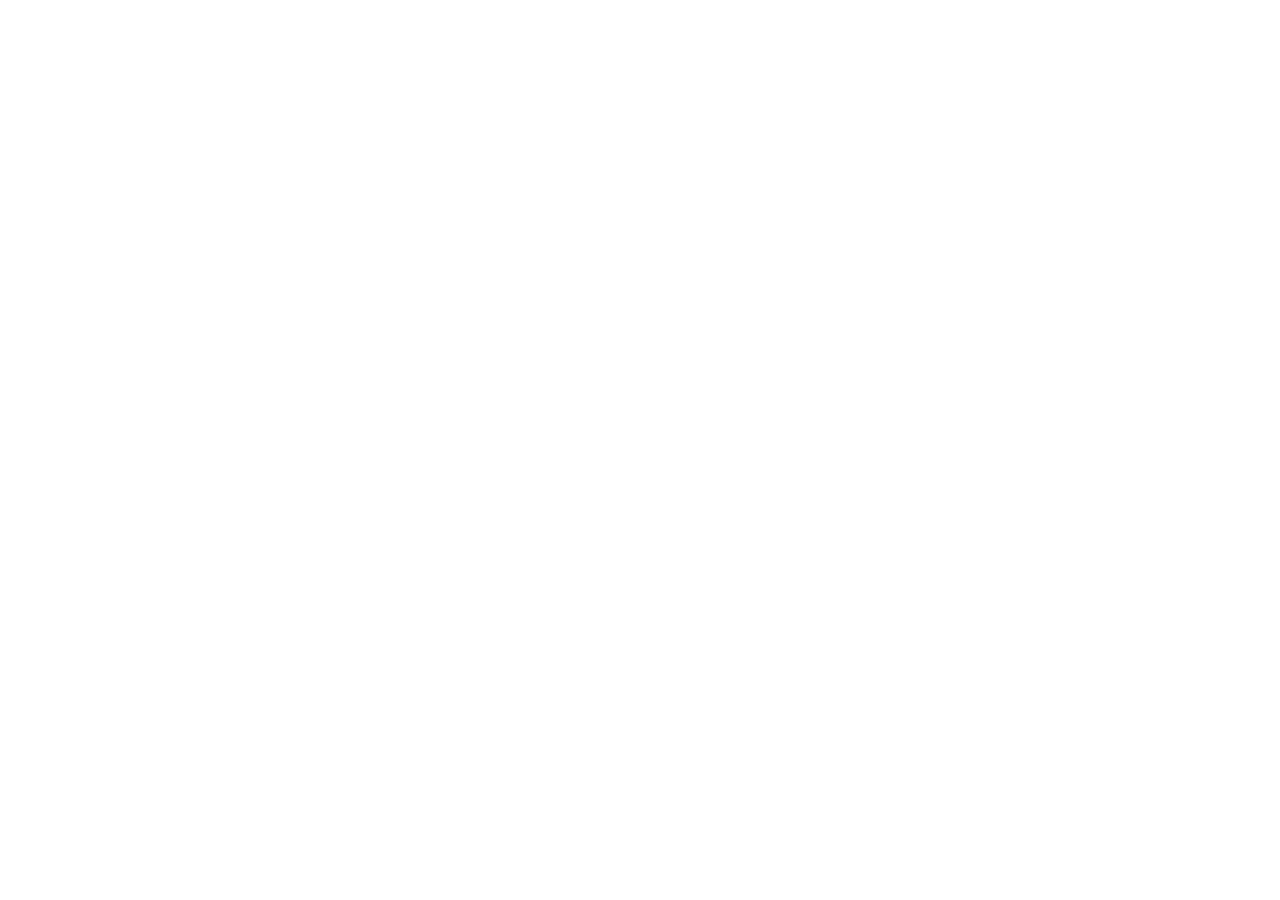
==== index.html @ a9048dab "20260520" ====
<!DOCTYPE html>
<html lang="en">
<head>
    <meta charset="UTF-8">
    <meta name="viewport" content="width=device-width, initial-scale=1.0">
    <title>Open Fashion</title>
</head>
<body>
    <div class="wrap">
        <header class="header">
            <h1 class="logo"></h1>
            <div class="menuContainer">
                <nav class="menuWrap"></nav>
            </div>
        </header>
        <main></main>
        <footer class="footer"></footer>
    </div>
</body>
</html>
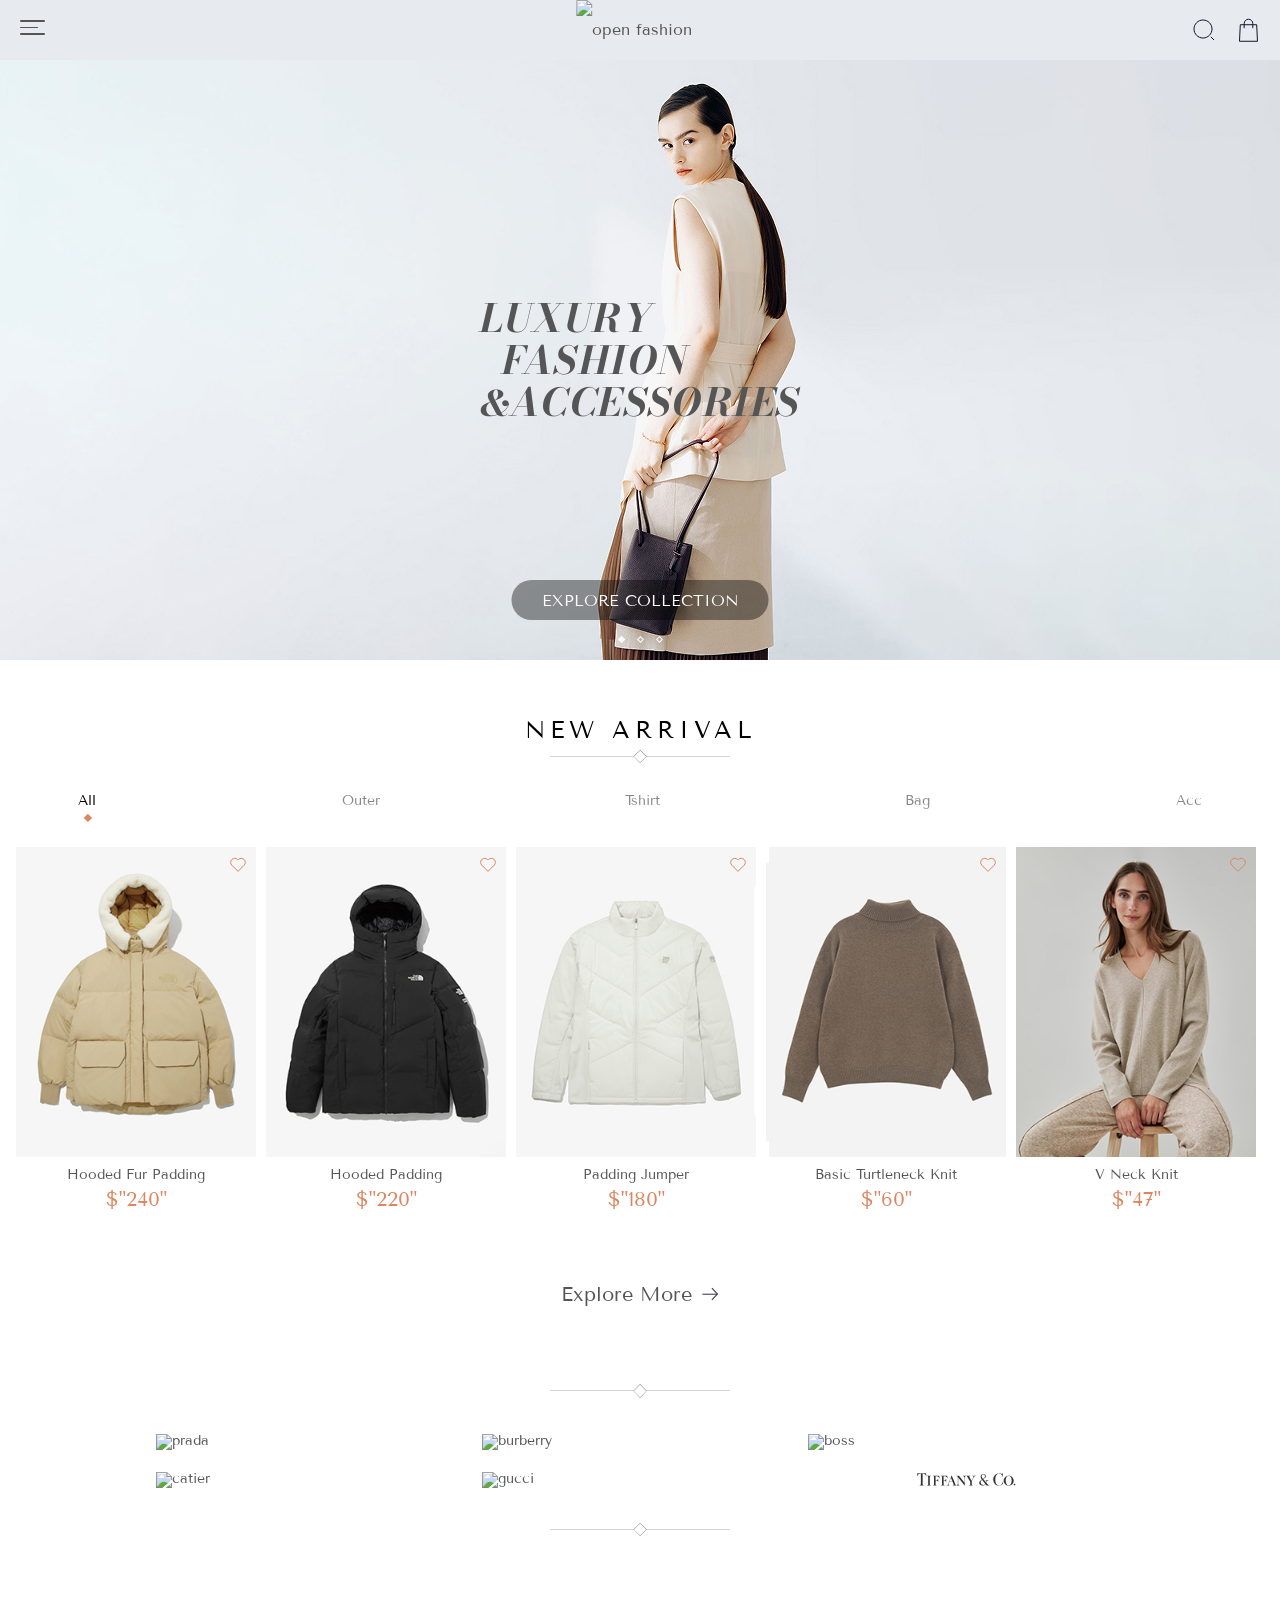
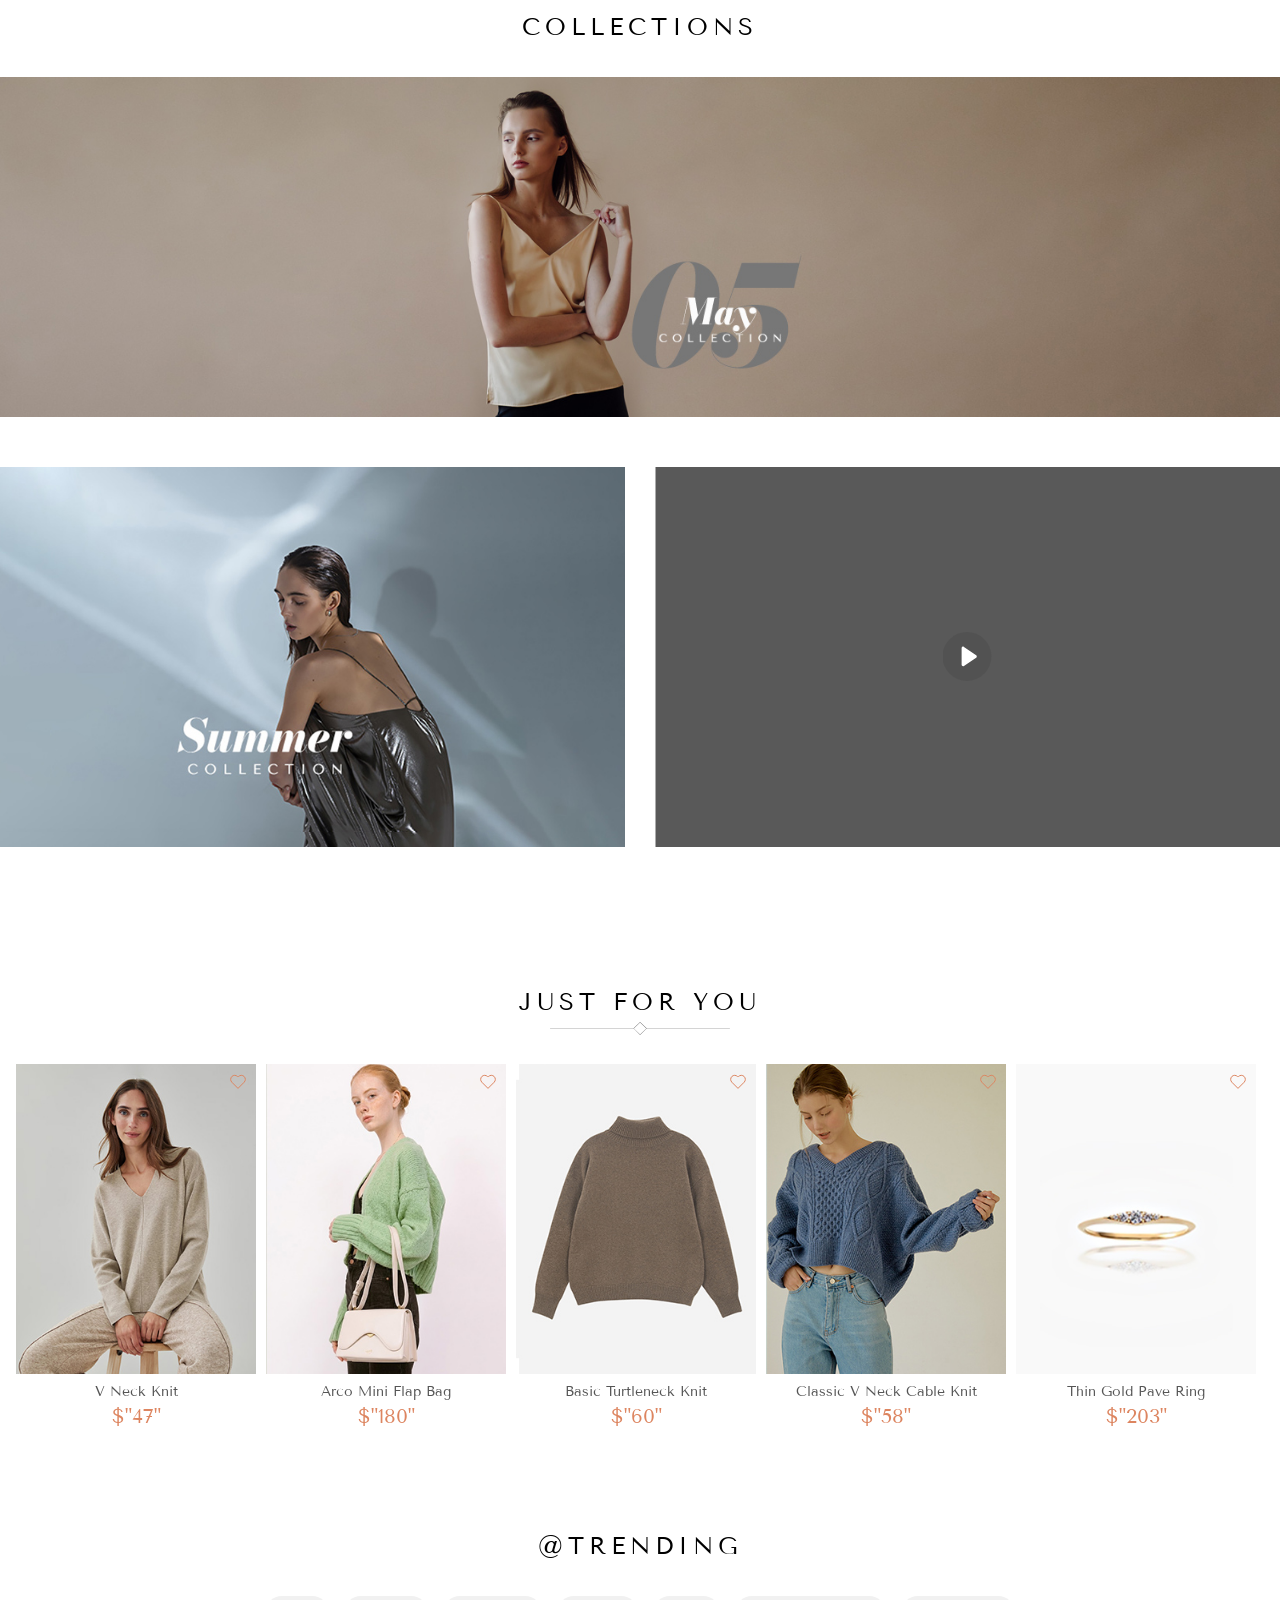
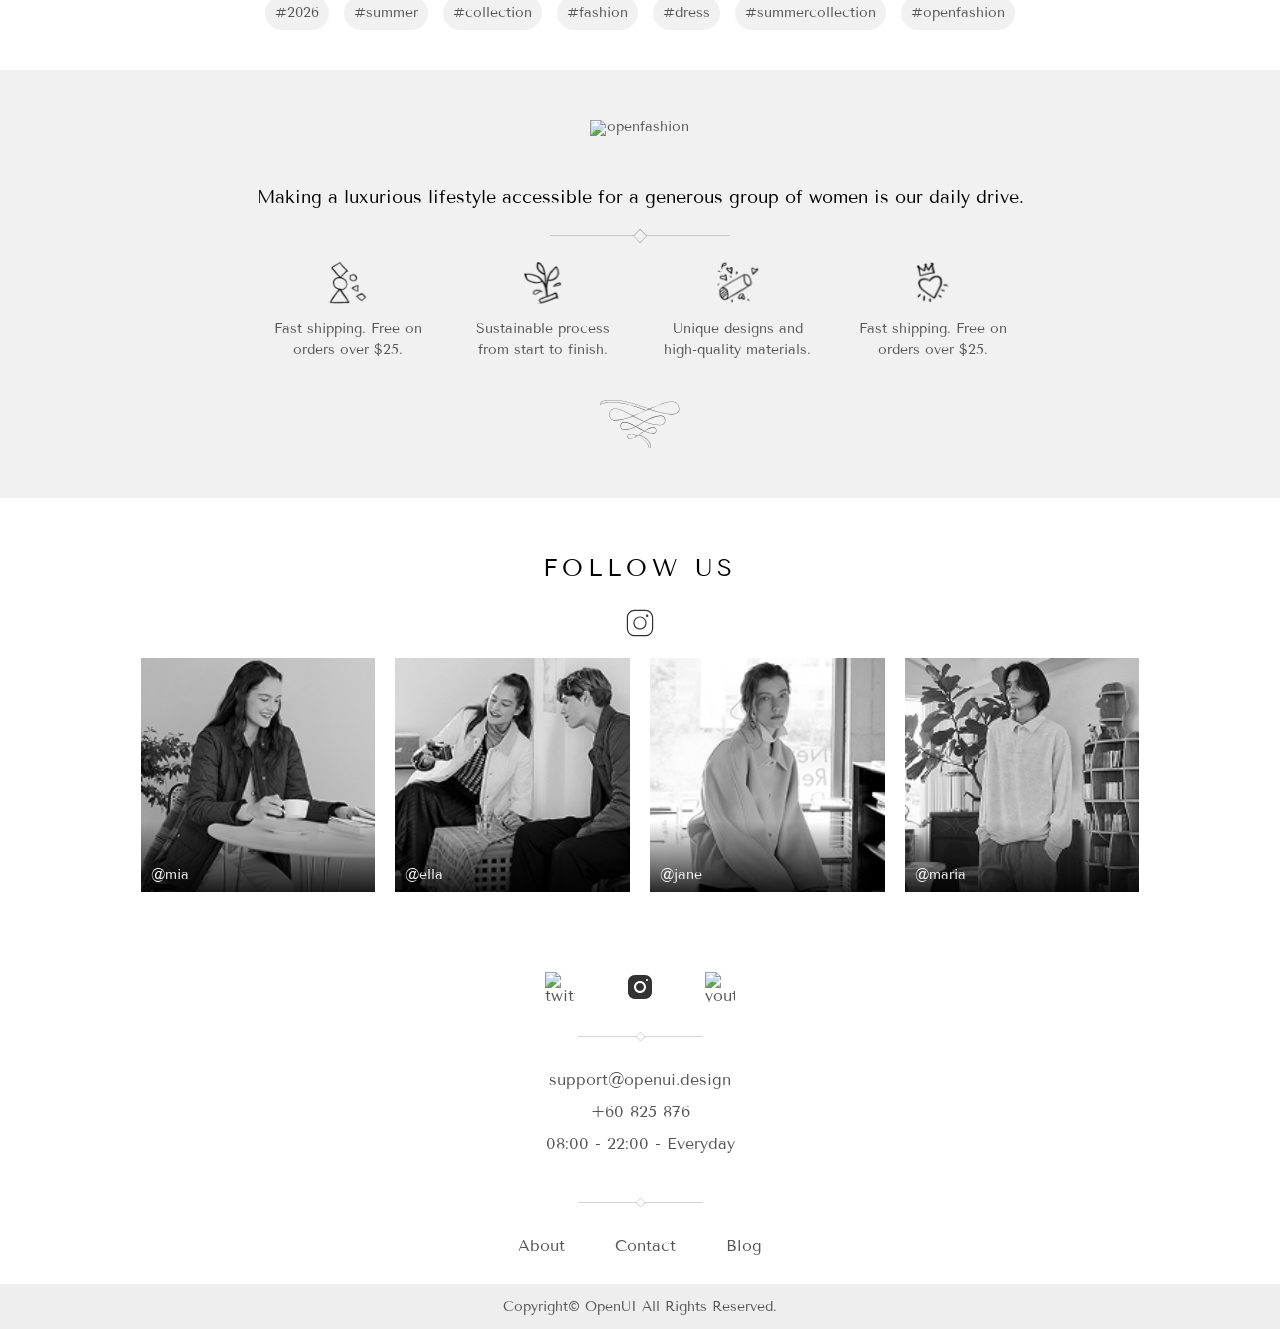
==== commit e07dae38: "20260520" ====
--- a/index.html
+++ b/index.html
@@ -1,20 +1,251 @@
-<!DOCTYPE html>
+<!doctype html>
 <html lang="en">
-<head>
-    <meta charset="UTF-8">
-    <meta name="viewport" content="width=device-width, initial-scale=1.0">
+  <head>
+    <meta charset="UTF-8" />
+    <meta name="viewport" content="width=device-width, initial-scale=1.0" />
     <title>Open Fashion</title>
-</head>
-<body>
+    <link rel="stylesheet" href="./css/reset.css" />
+    <link rel="stylesheet" href="./css/common.css" />
+    <link rel="stylesheet" href="./css/main.css" />
+    <link rel="stylesheet" href="./css/lib/tenorSans.css" />
+    <link rel="stylesheet" href="./css/lib/bodonimoda.css" />
+    <link rel="stylesheet" href="./css/lib/swiper-bundle.min.css" />
+    <script src="./js/lib/swiper-bundle.min.js"></script>
+  </head>
+  <body>
     <div class="wrap">
-        <header class="header">
-            <h1 class="logo"></h1>
-            <div class="menuContainer">
-                <nav class="menuWrap"></nav>
-            </div>
-        </header>
-        <main></main>
-        <footer class="footer"></footer>
+      <header class="headerContainer"></header>
+      <main id="main">
+        <figure class="mainVisual">
+          <div class="swiper">
+            <div class="swiper-wrapper">
+              <div class="visualWrap swiper-slide">
+                <img src="./images/main/main_visual1_web.jpg" alt="webVisual" />
+                <div class="textWrap">
+                  <div class="mainTit">
+                    <p>Luxury</p>
+                    <p>Fashion</p>
+                    <p><span>&</span>Accessories</p>
+                  </div>
+                  <button class="collectionBtn">Explore Collection</button>
+                </div>
+              </div>
+              <!-- swiper-wrapper END -->
+              <div class="visualWrap swiper-slide">
+                <img src="./images/main/main_visual2_web.jpg" alt="webVisual" />
+                <div class="textWrap">
+                  <div class="mainTit">
+                    <p>Luxury</p>
+                    <p>Fashion</p>
+                    <p><span>&</span>Accessories</p>
+                  </div>
+                  <button class="collectionBtn">Explore Collection</button>
+                </div>
+              </div>
+              <!-- swiper-wrapper END -->
+              <div class="visualWrap swiper-slide">
+                <img src="./images/main/main_visual3_web.jpg" alt="webVisual" />
+                <div class="textWrap light">
+                  <div class="mainTit">
+                    <p>Luxury</p>
+                    <p>Fashion</p>
+                    <p><span>&</span>Accessories</p>
+                  </div>
+                  <button class="collectionBtn">Explore Collection</button>
+                </div>
+              </div>
+              <!-- swiper-wrapper END -->
+            </div>
+            <div class="swiper-pagination"></div>
+          </div>
+        </figure>
+        <section class="section new">
+          <h3 class="sectionTit tit">
+            New Arrival
+            <span class="titIcon">
+              <img src="./images/icons/titUnder.svg" alt="tit under icon" />
+            </span>
+          </h3>
+          <div class="productContainer">
+            <ul class="tabMenuWrap">
+              <li class="tabMenu on" data-id="all">
+                <button class="tabMenuBtn">all</button>
+              </li>
+              <li class="tabMenu" data-id="outer">
+                <button class="tabMenuBtn">outer</button>
+              </li>
+              <li class="tabMenu" data-id="tshirt">
+                <button class="tabMenuBtn">tshirt</button>
+              </li>
+              <li class="tabMenu" data-id="bag">
+                <button class="tabMenuBtn">bag</button>
+              </li>
+              <li class="tabMenu" data-id="acc">
+                <button class="tabMenuBtn">acc</button>
+              </li>
+            </ul>
+            <div class="swiper">
+              <ul class="productWrap inital swiper-wrapper"></ul>
+            </div>
+            <a href="#" class="moreBtn"> Explore More </a>
+          </div>
+        </section>
+        <!-- section new END -->
+        <div class="brandContainer">
+          <span class="titIcon">
+            <img src="./images/icons/titUnder.svg" alt="tit under icon" />
+          </span>
+          <ul class="brandWrap">
+            <li><img src="./images/logo/prada.svg" alt="prada" /></li>
+            <li><img src="./images/logo/burberry.svg" alt="burberry" /></li>
+            <li><img src="./images/logo/boss.svg" alt="boss" /></li>
+            <li><img src="./images/logo/catier.svg" alt="catier" /></li>
+            <li><img src="./images/logo/gucci.svg" alt="gucci" /></li>
+            <li><img src="./images/logo/tiffanyCo.svg" alt="tiffanyCo" /></li>
+          </ul>
+          <span class="titIcon">
+            <img src="./images/icons/titUnder.svg" alt="tit under icon" />
+          </span>
+        </div>
+        <!-- brandContainer END -->
+        <section class="section collection">
+          <h3 class="sectionTit tit">Collections</h3>
+          <div class="imgWrap">
+            <div class="imgCont">
+              <img src="./images/main/main3.jpg" alt="may collection" />
+            </div>
+            <div class="imgCont">
+              <img src="./images/main/main11.jpg" alt="summer collection" />
+            </div>
+            <div class="imgCont videoCont">
+              <video src="./images/main/collection.mp4" muted></video>
+              <button class="playBtn show">
+                <img src="./images/icons/play.svg" alt="playBtn" />
+              </button>
+            </div>
+          </div>
+        </section>
+        <!-- section collection END -->
+        <section class="section foryou">
+          <h3 class="sectionTit tit">
+            Just for You
+            <span class="titIcon">
+              <img src="./images/icons/titUnder.svg" alt="tit under icon" />
+            </span>
+          </h3>
+          <div class="swiper">
+            <ul class="productWrap swiper-wrapper"></ul>
+          </div>
+        </section>
+        <!-- section foryou END -->
+        <section class="section trending">
+          <h3 class="sectionTit tit">@Trending</h3>
+          <ul class="trendWrap">
+            <li class="trendCont">#2026</li>
+            <li class="trendCont">#summer</li>
+            <li class="trendCont">#collection</li>
+            <li class="trendCont">#fashion</li>
+            <li class="trendCont">#dress</li>
+            <li class="trendCont">#summercollection</li>
+            <li class="trendCont">#openfashion</li>
+          </ul>
+        </section>
+        <!-- section trending END -->
+        <section class="section explan">
+          <h3 class="logo">
+            <img src="./images/logo/logo.svg" alt="openfashion" />
+          </h3>
+          <div class="subTit2">
+            Making a luxurious lifestyle accessible for a generous group of
+            women is our daily drive.
+            <span class="titIcon">
+              <img src="./images/icons/titUnder.svg" alt="tit under icon" />
+            </span>
+          </div>
+          <ul class="explanWrap">
+            <li class="explanCont">
+              <img src="./images/icons/sticker1.svg" alt="sticker1" />
+              <p>Fast shipping. Free on orders over $25.</p>
+            </li>
+            <li class="explanCont">
+              <img src="./images/icons/sticker2.svg" alt="sticker2" />
+              <p>Sustainable process from start to finish.</p>
+            </li>
+            <li class="explanCont">
+              <img src="./images/icons/sticker3.svg" alt="sticker3" />
+              <p>Unique designs and high-quality materials.</p>
+            </li>
+            <li class="explanCont">
+              <img src="./images/icons/sticker4.svg" alt="sticker4" />
+              <p>Fast shipping. Free on orders over $25.</p>
+            </li>
+          </ul>
+          <span class="sectionSticker">
+            <img src="./images/icons/sticker5.svg" alt="sticker5" />
+          </span>
+        </section>
+        <section class="section people">
+          <h3 class="sectionTit tit">Follow Us</h3>
+          <span class="sectionSticker">
+            <img src="./images/icons/instagram_white.svg" alt="instagram" />
+          </span>
+          <ul class="peopleWrap">
+            <li class="peopleCont">
+              <a href="javascript:;">
+                <img src="./images/main/people1.png" alt="mia" />
+                <p class="snsLink">@mia</p>
+              </a>
+            </li>
+            <li class="peopleCont">
+              <a href="javascript:;">
+                <img src="./images/main/people2.png" alt="jihyn" />
+                <p class="snsLink">@ella</p>
+              </a>
+            </li>
+            <li class="peopleCont">
+              <a href="javascript:;">
+                <img src="./images/main/people3.png" alt="joo" />
+                <p class="snsLink">@jane</p>
+              </a>
+            </li>
+            <li class="peopleCont">
+              <a href="javascript:;">
+                <img src="./images/main/people4.png" alt="seo" />
+                <p class="snsLink">@maria</p>
+              </a>
+            </li>
+          </ul>
+        </section>
+        <!-- section explan END -->
+      </main>
+      <footer id="footer"></footer>
     </div>
-</body>
-</html>+    <!-- swiper -->
+    <script type="module" src="./js/include.js"></script>
+    <script type="module" src="./js/data/renderData.js"></script>
+    <script type="module" src="./js/main.js"></script>
+    <script src="./js/common.js"></script>
+    <script src="./js/cart.js"></script>
+    <script>
+      const mainVisualSwiper = new Swiper(".mainVisual .swiper", {
+        direction: "horizontal",
+        slidesPerView: 1,
+        pagination: {
+          el: ".swiper-pagination",
+        },
+      });
+
+      const foryouSwiper = new Swiper(".section.foryou .swiper", {
+        direction: "horizontal",
+        slidesPerView: 2.2,
+        spaceBetween: 10,
+        freeMode: true,
+        breakpoints: {
+          768: {
+            slidesPerView: "auto",
+          },
+        },
+      });
+    </script>
+  </body>
+</html>
--- a/css/common.css
+++ b/css/common.css
@@ -0,0 +1,541 @@
+@charset "utf-8";
+
+/* 공통 요소 */
+:root {
+  --black: #000000;
+  --gray1: #333333;
+  --gray2: #555555;
+  --gray3: #888888;
+  --gray4: #727272;
+  --beige1: #e0cfba;
+  --beige2: #d9dbe9;
+  --white1: #f8f0e7;
+  --white2: #d9dbe9;
+  --white3: #fcfcfc;
+  --orange1: #a8715a;
+  --orange2: #dd8560;
+
+  --tit: clamp(20px, 3vw, 24px);
+  --subTit1: clamp(18px, 3vw, 20px);
+  --subTit2: clamp(16px, 3vw, 18px);
+  --lhTit: 40px;
+  --lhSubTit1: 24px;
+  --lhSubTit2: 20px;
+
+  --fsL: clamp(16px, 3vw, 20px);
+  --fsM: clamp(14px, 3vw, 18px);
+  --fsS: clamp(12px, 3vw, 14px);
+
+  --lh: 24px;
+  --lhS: 18px;
+}
+.tit {
+  font-size: var(--tit);
+  color: var(--black);
+  line-height: var(--lhTit);
+}
+.subTit1 {
+  font-size: var(--subTit1);
+  color: var(--black);
+  line-height: var(--lhSubTit1);
+}
+.subTit2 {
+  font-size: var(--subTit2);
+  color: var(--black);
+  line-height: var(--lhSubTit2);
+}
+
+.blackBtn {
+}
+.whiteBtn {
+}
+.listBtn {
+  display: flex;
+  align-items: center;
+  justify-content: center;
+  width: 36px;
+  height: 36px;
+  margin-left: auto;
+  margin-bottom: 18px;
+  border-radius: 50%;
+  background: #f9f9f9;
+}
+
+/* pagination */
+#main .swiper-pagination {
+  bottom: 15px;
+}
+#main .swiper-pagination-bullet {
+  width: 5px;
+  height: 5px;
+  border-radius: 0;
+  transform: rotate(45deg);
+  border: 1px solid var(--white3);
+  background: none;
+  margin: 0 7px;
+  opacity: 1;
+}
+#main .swiper-pagination-bullet-active {
+  background: var(--white3);
+}
+
+/* header */
+.headerContainer {
+  position: fixed;
+  left: 0;
+  top: 0;
+  width: 100%;
+  height: 60px;
+  line-height: 60px;
+  background: #e7eaef;
+  z-index: 999;
+}
+.headerContainer.white {
+  background: #fff;
+}
+.headerWrap {
+  height: 100%;
+  display: flex;
+  align-items: center;
+  justify-content: space-between;
+  padding: 0 20px;
+}
+.headerWrap .logo {
+  position: absolute;
+  left: 50%;
+  transform: translateX(-55%);
+}
+.headerWrap .headerOption {
+  display: flex;
+  align-items: center;
+  gap: 20px;
+}
+.headerWrap .menuBtn span {
+  display: block;
+  width: 25px;
+  height: 1.5px;
+  background: var(--gray2);
+  margin-bottom: 5px;
+  border-radius: 10px;
+  transition: 300ms;
+}
+.headerWrap .menuBtn span:nth-of-type(2) {
+  width: 18px;
+}
+.headerWrap .menuBtn.active span:first-of-type {
+  transform: rotate(45deg) translateY(5px) translateX(1px);
+}
+.headerWrap .menuBtn.active span:nth-of-type(2) {
+  display: none;
+}
+.headerWrap .menuBtn.active span:last-of-type {
+  transform: rotate(-45deg) translateY(-4px) translateX(0);
+}
+/* main 공통 */
+.sectionTit,
+.sectionMainTit {
+  text-transform: uppercase;
+  letter-spacing: 5px;
+}
+.sectionTit {
+  text-align: center;
+}
+.sectionMainTit {
+  padding-top: 40px;
+}
+.titIcon {
+  display: block;
+  width: 35%;
+  max-width: 180px;
+  margin: 0 auto;
+}
+.titIcon > img {
+  width: 100%;
+}
+.productCont {
+  position: relative;
+  max-width: 240px;
+}
+.productCont .imgWrap {
+  position: relative;
+  width: 100%;
+  height: 240px;
+}
+.productCont .imgWrap > img {
+  position: absolute;
+  top: 0;
+  left: 50%;
+  transform: translateX(-50%);
+  width: 100%;
+  height: 100%;
+  object-fit: cover;
+}
+.productCont .addCartBtn {
+  position: absolute;
+  top: 0;
+  right: 0;
+  z-index: 10;
+  padding: 10px;
+  /* background: red; */
+}
+.productCont .productInfoWrap {
+  margin-top: 10px;
+}
+.productInfoWrap .brand {
+  font-size: var(--fsS);
+  margin-bottom: 6px;
+  color: var(--black);
+}
+.productInfoWrap .name {
+  font-size: var(--fsS);
+  line-height: 1.1;
+}
+.productInfoWrap .price {
+  margin-top: 6px;
+  font-size: var(--fsL);
+  color: var(--orange2);
+}
+/* tab menu */
+.tabMenuWrap {
+  display: flex;
+  align-items: center;
+  justify-content: space-between;
+  width: 90%;
+  margin: 0 auto;
+  padding: 28px 0 38px 0;
+}
+.tabMenuWrap .tabMenu {
+  position: relative;
+}
+.tabMenuWrap .tabMenu > button {
+  font-size: var(--fsS);
+  text-transform: capitalize;
+  color: var(--gray3);
+  transition: 300ms;
+}
+.tabMenuWrap .tabMenu:hover > button {
+  color: var(--black);
+}
+.tabMenuWrap .tabMenu.on > button {
+  color: var(--black);
+}
+.tabMenuWrap .tabMenu.on:after {
+  content: "";
+  position: absolute;
+  bottom: -14px;
+  left: 50%;
+  display: block;
+  width: 6px;
+  height: 6px;
+  background: var(--orange2);
+  transform: rotate(45deg) translateX(-50%);
+}
+/* sns */
+.snsWrap {
+  display: flex;
+  align-items: center;
+  justify-content: center;
+  gap: 50px;
+}
+.snsCont {
+  width: 30px;
+  height: 30px;
+}
+.snsCont > a {
+  width: 100%;
+  height: 100%;
+}
+.snsCont > a > img {
+  height: 100%;
+}
+
+/* underline */
+.underLine {
+  display: block;
+  padding: 30px 0;
+}
+.underLine > img {
+  margin: 0 auto;
+}
+
+/* main menu */
+body.noScroll {
+  overflow-y: hidden;
+}
+.menuContainer {
+  display: none;
+  position: fixed;
+  top: 60px;
+  left: 0;
+  width: 100vw;
+  height: 100vh;
+  background: var(--white3);
+  z-index: 99;
+}
+.menuContainer.show {
+  display: block;
+}
+.menuContainer .dim.show {
+  display: block;
+}
+.menuContainer .tabMenuWrap {
+  justify-content: space-around;
+  width: 100%;
+  margin: 0;
+  padding-bottom: 0;
+  text-transform: uppercase;
+  border-bottom: 1px solid #ddd;
+}
+.menuContainer .tabMenuWrap .tabMenu {
+  padding-bottom: 18px;
+  width: 100%;
+}
+.menuContainer .tabMenuWrap .tabMenu > button {
+  margin: 0 auto;
+}
+.menuContainer .tabMenuWrap .tabMenu.on:before {
+  content: "";
+  position: absolute;
+  left: 0;
+  bottom: -1px;
+  width: 100%;
+  height: 1px;
+  background: var(--orange2);
+}
+.menuContainer .tabMenuWrap .tabMenu.on:after {
+  bottom: -6px;
+}
+.menuContainer .menuContWrap {
+  padding: 18px 16px;
+}
+.menuContainer .menuWrap {
+  border-bottom: 1px solid #ddd;
+}
+.menuContainer .menuCont,
+.menuContainer .menuCont .subMenuOpenBtn {
+  width: 100%;
+  font-size: var(--fsS);
+  text-transform: capitalize;
+  line-height: 1;
+  cursor: pointer;
+}
+.menuContainer .menuCont.hasSub {
+  padding: 20px 0;
+}
+.menuContainer .menuCont > a {
+  display: block;
+  width: 100%;
+  padding: 20px 0;
+}
+.menuContainer .menuCont:hover {
+  text-decoration: underline;
+}
+.menuContainer .menuCont.hasSub:hover {
+  text-decoration: none;
+}
+.menuContainer .menuCont .subMenuOpenBtn {
+  position: relative;
+  text-align: left;
+}
+.menuContainer .menuCont .subMenuOpenBtn:after {
+  content: "";
+  position: absolute;
+  top: 0;
+  right: 0;
+  display: block;
+  width: 15px;
+  height: 15px;
+  transition: 300ms;
+  background: url("../images/icons/down.png") no-repeat center / contain;
+}
+.menuContainer .menuCont.hasSub.active .subMenuOpenBtn:after {
+  transform: rotate(-180deg);
+}
+.menuContainer .menuCont .subMenuWrap {
+  display: none;
+  padding-left: 16px;
+  transition: 300ms;
+}
+.menuContainer .menuCont .subMenuWrap.show {
+  display: block;
+}
+.menuContainer .menuCont .subMenuCont {
+  width: 100%;
+}
+.menuContainer .menuCont .subMenuCont:first-of-type {
+  margin-top: 12px;
+}
+.menuContainer .menuCont .subMenuCont:hover {
+  text-decoration: underline;
+}
+.menuContainer .menuCont .subMenuCont > a {
+  display: block;
+  width: 100%;
+  padding: 12px 0;
+}
+.menuContainer .contatcCont {
+  display: flex;
+  align-items: center;
+  gap: 12px;
+}
+.menuContainer .contatcCont {
+  font-size: var(--fsS);
+}
+.menuContainer .contatcCont > img {
+  height: 20px;
+}
+.menuContainer .snsCont {
+  width: 25px;
+  height: 25px;
+}
+
+/* productList */
+.productListContainer {
+  margin: 0 auto;
+  padding: 0 16px 60px;
+}
+.productFilterHead {
+  display: flex;
+  align-items: center;
+}
+.productFilterHead .totalNum {
+  margin-right: auto;
+}
+.productListContainer .productInfoWrap .price {
+  margin-top: 10px;
+}
+.productListContainer .productsContainer {
+  max-width: 450px;
+  margin: 0 auto;
+}
+.productsWrap {
+  width: 100%;
+  max-width: 495px;
+  display: flex;
+  align-items: flex-start;
+  flex-wrap: wrap;
+  gap: 25px 15px;
+  margin: 0 auto;
+  margin-top: 20px;
+}
+.productsWrap .productCont {
+  width: calc((100% - 15px) / 2);
+}
+
+/* listbtn */
+.listBtn .gallery {
+  display: none;
+}
+.listBtn.gallery .list {
+  display: none;
+}
+.listBtn.gallery .gallery {
+  display: block;
+}
+
+/* footer */
+.footerCont {
+  padding: 30px 0;
+  text-align: center;
+}
+.footerCont .addressWrap {
+  text-align: center;
+}
+.footerCont .addressWrap > * {
+  display: block;
+  width: fit-content;
+  margin: 0 auto;
+  padding-bottom: 16px;
+}
+.footerCont .addressWrap > a:hover {
+  text-decoration: underline;
+}
+.footerCont .footerMenuWrap {
+  display: flex;
+  align-items: center;
+  justify-content: center;
+  gap: 50px;
+}
+.footerCont .footerMenu {
+  text-transform: capitalize;
+}
+.copyright {
+  width: 100%;
+  height: 45px;
+  font-size: var(--fsS);
+  line-height: 45px;
+  text-align: center;
+  color: var(--gray2);
+  background: #eee;
+}
+/* 반응형 이미지 사이즈 */
+@media screen and (max-width: 399px) {
+  .productCont .imgWrap {
+    height: 190px;
+  }
+  .productListContainer .productsWrap .productCont .imgWrap,
+  .recommendProducts .productsWrap .productCont .imgWrap {
+    height: 210px;
+  }
+}
+@media screen and (min-width: 469px) {
+  .productCont .imgWrap {
+    height: 280px;
+  }
+}
+/* 반응형 - tablet */
+@media screen and (min-width: 659px) {
+  .productsWrap {
+    max-width: none;
+  }
+  .productListContainer .productsContainer,
+  .recommendProducts {
+    max-width: 750px;
+    margin: 0 auto;
+  }
+  .productListContainer .productsWrap .productCont,
+  .recommendProducts .productsWrap .productCont {
+    width: calc((100% - 30px) / 3);
+  }
+}
+@media screen and (min-width: 768px) {
+  .productListContainer .productsWrap .productCont .imgWrap,
+  .recommendProducts .productsWrap .productCont .imgWrap {
+    height: 310px;
+  }
+}
+/* 반응형 - web */
+@media screen and (min-width: 1023px) {
+  .menuContainer {
+    max-width: 350px;
+  }
+  .dim {
+    display: none;
+    position: fixed;
+    top: 60px;
+    left: 0;
+    width: 100vw;
+    height: 100vh;
+    background: rgba(0, 0, 0, 0.5);
+    z-index: 1;
+  }
+  .dim.show {
+    display: block;
+  }
+  .productCont .imgWrap {
+    height: 310px;
+  }
+  .productListContainer {
+    max-width: 1040px;
+    margin: 0 auto;
+  }
+  .productListContainer .productsContainer,
+  .recommendProducts {
+    max-width: 1200px;
+    margin: 0 auto;
+  }
+  .productListContainer .productsWrap .productCont,
+  .recommendProducts .productsWrap .productCont {
+    width: calc((100% - 45px) / 4);
+  }
+}
--- a/css/main.css
+++ b/css/main.css
@@ -0,0 +1,361 @@
+@charset "utf-8";
+
+/* main */
+main {
+  width: 100%;
+  margin-top: 60px;
+}
+.mainVisual {
+  width: 100%;
+  height: 600px;
+  overflow: hidden;
+}
+.mainVisual .visualWrap {
+  position: relative;
+  width: 100%;
+  height: 600px;
+  aspect-ratio: 16 / 9;
+  overflow: hidden;
+}
+.mainVisual .visualWrap > img {
+  position: absolute;
+  bottom: 0;
+  left: 50%;
+  transform: translateX(-50%);
+  width: 100%;
+  height: 100%;
+  object-fit: cover;
+}
+.mainVisual .textWrap {
+  position: relative;
+  width: 100%;
+  height: 100%;
+  z-index: 10;
+}
+.mainVisual .mainTit {
+  position: absolute;
+  top: 50%;
+  left: 50%;
+  transform: translate(-50%, -50%);
+}
+.mainVisual .mainTit > p {
+  font-family: "bodoni";
+  font-size: clamp(38px, 3vw, 50px);
+  text-transform: uppercase;
+  letter-spacing: 1.4px;
+  line-height: 1.1;
+}
+.mainVisual .mainTit > p > span {
+  font-size: 35px;
+}
+.mainVisual .mainTit > p:nth-of-type(2) {
+  padding-left: 22px;
+}
+.mainVisual .collectionBtn {
+  position: absolute;
+  left: 50%;
+  bottom: 40px;
+  transform: translateX(-50%);
+  height: 40px;
+  white-space: nowrap;
+  padding: 0 30px;
+  background: rgba(0, 0, 0, 0.4);
+  border-radius: 30px;
+  font-size: 16px;
+  text-transform: uppercase;
+  color: var(--white3);
+  transition: 300ms;
+}
+.mainVisual .collectionBtn:hover {
+  background: rgba(255, 255, 255, 0.4);
+  color: var(--black);
+}
+.mainVisual .textWrap.light .mainTit > p,
+.mainVisual .textWrap.light .mainTit > p > span {
+  color: var(--white3);
+}
+.mainVisual .textWrap.light .collectionBtn {
+  background: rgba(255, 255, 255, 0.4);
+}
+.mainVisual .textWrap.light .collectionBtn:hover {
+  background: rgba(0, 0, 0, 0.4);
+  color: var(--white3);
+}
+
+/* main section */
+#main .section {
+  width: 100%;
+  padding: 0 16px;
+  text-align: center;
+}
+.section.new {
+  margin: 50px 0 80px;
+}
+
+.section .productContainer .moreBtn {
+  display: flex;
+  align-items: center;
+  justify-content: center;
+  gap: 8px;
+  margin-top: 60px;
+  font-size: var(--fsL);
+}
+.section .productContainer .moreBtn:hover {
+  color: var(--black);
+}
+.section .productContainer .moreBtn:after {
+  content: "";
+  display: inline-block;
+  width: 20px;
+  height: 20px;
+  background: url("../images/icons/arrow.svg") no-repeat center / contain;
+  opacity: 0.8;
+}
+.section .productContainer .moreBtn:hover:after {
+  opacity: 1;
+}
+.brandContainer .titIcon > img {
+  margin: 0 auto;
+}
+.brandWrap {
+  display: grid;
+  grid-template-columns: repeat(3, 1fr);
+  align-items: center;
+  grid-gap: 22px 10px;
+  max-width: 1000px;
+  margin: 0 auto;
+  padding: 35px 16px;
+}
+.brandWrap li > img {
+  margin: 0 auto;
+}
+
+#main .section.collection {
+  margin-top: 70px;
+  padding: 0;
+}
+.collection .imgCont {
+  position: relative;
+  width: 100%;
+  overflow: hidden;
+}
+.collection .imgCont > img {
+  width: 100%;
+}
+.collection .imgCont:first-of-type {
+  margin-top: 30px;
+  height: 300px;
+}
+.collection .imgCont:first-of-type > img {
+  position: absolute;
+  left: 50%;
+  transform: translateX(-50%);
+  width: auto;
+  height: 100%;
+}
+.collection .imgCont:nth-of-type(2) {
+  position: relative;
+  width: 80%;
+  height: 360px;
+  overflow: hidden;
+  margin: 50px auto;
+}
+.collection .imgCont:nth-of-type(2) > img {
+  position: absolute;
+  bottom: 0;
+  left: 50%;
+  transform: translateX(-50%);
+  width: auto;
+  height: 100%;
+}
+.collection .videoCont {
+  position: relative;
+  overflow: hidden;
+}
+.collection .videoCont > video {
+  display: block;
+  width: 100%;
+  height: 100%;
+  object-fit: cover;
+}
+.collection .videoCont .playBtn {
+  display: none;
+  position: absolute;
+  left: 50%;
+  top: 50%;
+  transform: translate(-50%, -50%);
+  width: 100%;
+  height: 100%;
+  background: rgba(0, 0, 0, 0.65);
+}
+.collection .videoCont .playBtn.show {
+  display: block;
+}
+.collection .videoCont .playBtn > img {
+  margin: 0 auto;
+  width: 50px;
+  height: 50px;
+}
+
+.section.foryou {
+  margin: 85px 0;
+}
+.foryou .swiper {
+  margin-top: 28px;
+}
+
+.section.trending {
+  margin-bottom: 40px;
+}
+.trending .trendWrap {
+  margin-top: 30px;
+  display: flex;
+  flex-wrap: wrap;
+  justify-content: center;
+  gap: 15px;
+}
+.trending .trendWrap .trendCont {
+  padding: 10px;
+  border-radius: 50px;
+  background: #f1f1f1;
+  text-align: left;
+}
+
+#main .section.explan {
+  padding: 50px 16px;
+  background: #f1f1f1;
+}
+.explan .logo {
+  width: 100px;
+  height: 40px;
+  margin: 0 auto;
+}
+.explan .logo > img {
+  width: 100%;
+}
+.explan .subTit2 {
+  margin-top: 24px;
+  line-height: 1.5;
+}
+.explan .subTit2 > .titIcon {
+  margin-top: 18px;
+}
+.explan .explanWrap {
+  display: flex;
+  flex-wrap: wrap;
+  align-items: center;
+  justify-content: center;
+  gap: 30px;
+  margin-top: 18px;
+}
+.explan .explanCont {
+  width: 165px;
+}
+.explan .explanCont > img {
+  width: 60px;
+  margin: 0 auto;
+}
+.explan .explanCont > p {
+  width: 100%;
+  margin-top: 14px;
+  line-height: 1.5;
+}
+.explan .sectionSticker {
+  display: block;
+  width: 80px;
+  margin: 0 auto;
+  margin-top: 40px;
+}
+.explan .sectionSticker > img {
+  width: 100%;
+}
+
+#main .section.people {
+  padding: 50px 16px;
+}
+.people .sectionSticker {
+  display: block;
+  width: 30px;
+  padding: 20px 0;
+  margin: 0 auto;
+}
+.people .sectionSticker > img {
+  width: 100%;
+}
+.people .peopleWrap {
+  display: flex;
+  flex-wrap: wrap;
+  align-items: center;
+  justify-content: center;
+  gap: 20px;
+}
+.people .peopleCont {
+  position: relative;
+  width: calc(50% - 10px);
+}
+.people .peopleCont a {
+  width: 100%;
+  height: 100%;
+}
+.people .peopleCont:after {
+  position: absolute;
+  inset: 0;
+  content: "";
+  background: linear-gradient(
+    to bottom,
+    transparent 70%,
+    rgba(0, 0, 0, 0.85) 100%
+  );
+  pointer-events: none;
+}
+.people .peopleCont a img {
+  width: 100%;
+}
+.people .peopleCont .snsLink {
+  position: absolute;
+  bottom: 10px;
+  left: 10px;
+  color: var(--white3);
+  z-index: 1;
+}
+/* 작은 타블렛 & 웹 */
+@media screen and (min-width: 699px) {
+  .collection .imgWrap {
+    display: flex;
+    flex-wrap: wrap;
+    align-items: center;
+    gap: 0 30px;
+  }
+  .collection .imgCont:first-of-type {
+    height: 340px;
+  }
+  .collection .imgCont:nth-of-type(2),
+  .collection .videoCont {
+    width: calc(50% - 15px);
+    height: 380px;
+    overflow: hidden;
+  }
+  .collection .videoCont > video {
+    position: absolute;
+    left: 50%;
+    transform: translateX(-50%);
+  }
+  .people .peopleWrap {
+    justify-content: flex-start;
+  }
+  .people .peopleCont {
+    width: calc((100% / 4) - 15px);
+  }
+}
+/* 웹 */
+@media screen and (min-width: 1023px) {
+  #main .section {
+    max-width: 1400px;
+    margin-left: auto;
+    margin-right: auto;
+  }
+  .people .peopleWrap {
+    width: 80%;
+    margin: 0 auto;
+  }
+}
--- a/css/lib/tenorSans.css
+++ b/css/lib/tenorSans.css
@@ -0,0 +1,6 @@
+@font-face {
+    font-family: 'tenorSans';
+    font-weight: normal;
+    src: local('TenorSans-Regular'),
+    url('../../fonts/TenorSans-Regular.ttf') format('truetype');
+}
--- a/css/lib/bodonimoda.css
+++ b/css/lib/bodonimoda.css
@@ -0,0 +1,7 @@
+@font-face {
+  font-family: "bodoni";
+  font-weight: bold;
+  src:
+    local("BodoniModa_18pt-BoldItalic"),
+    url("../../fonts/BodoniModa_18pt-BoldItalic.ttf") format("truetype");
+}
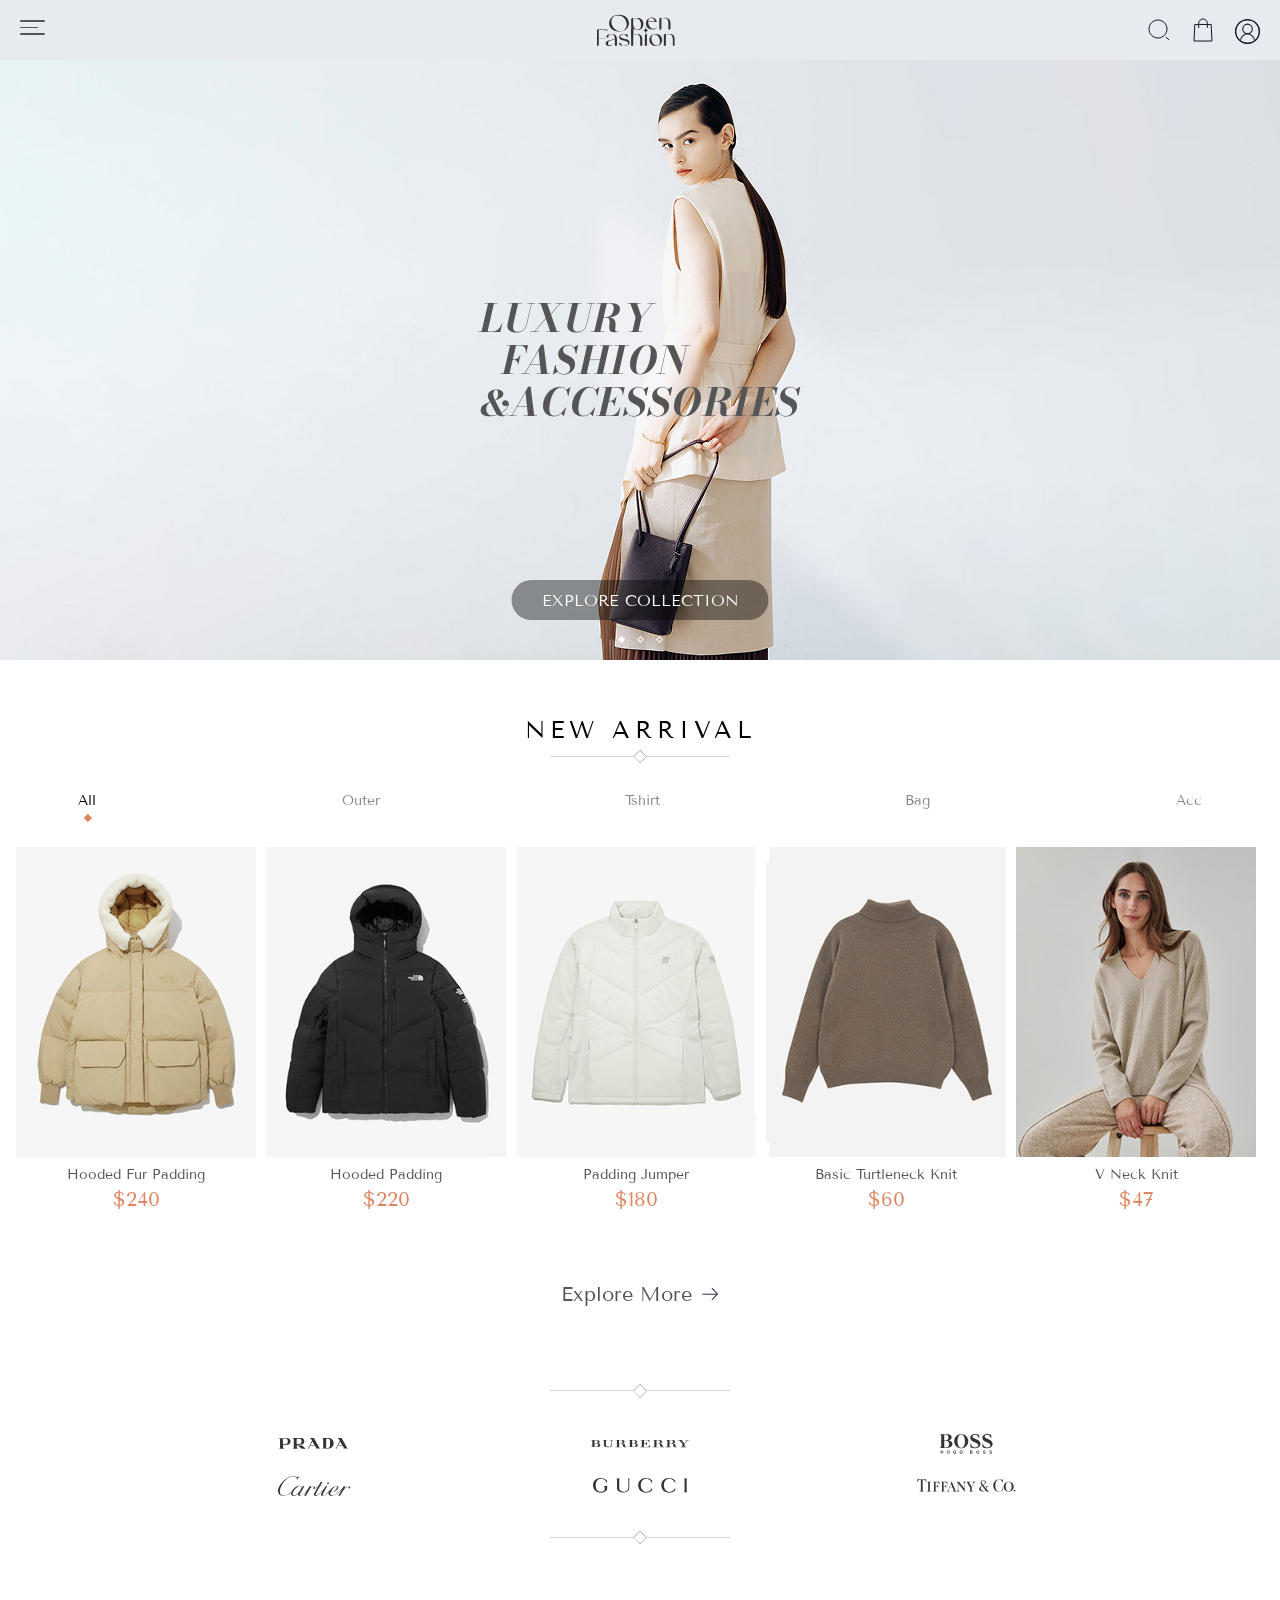
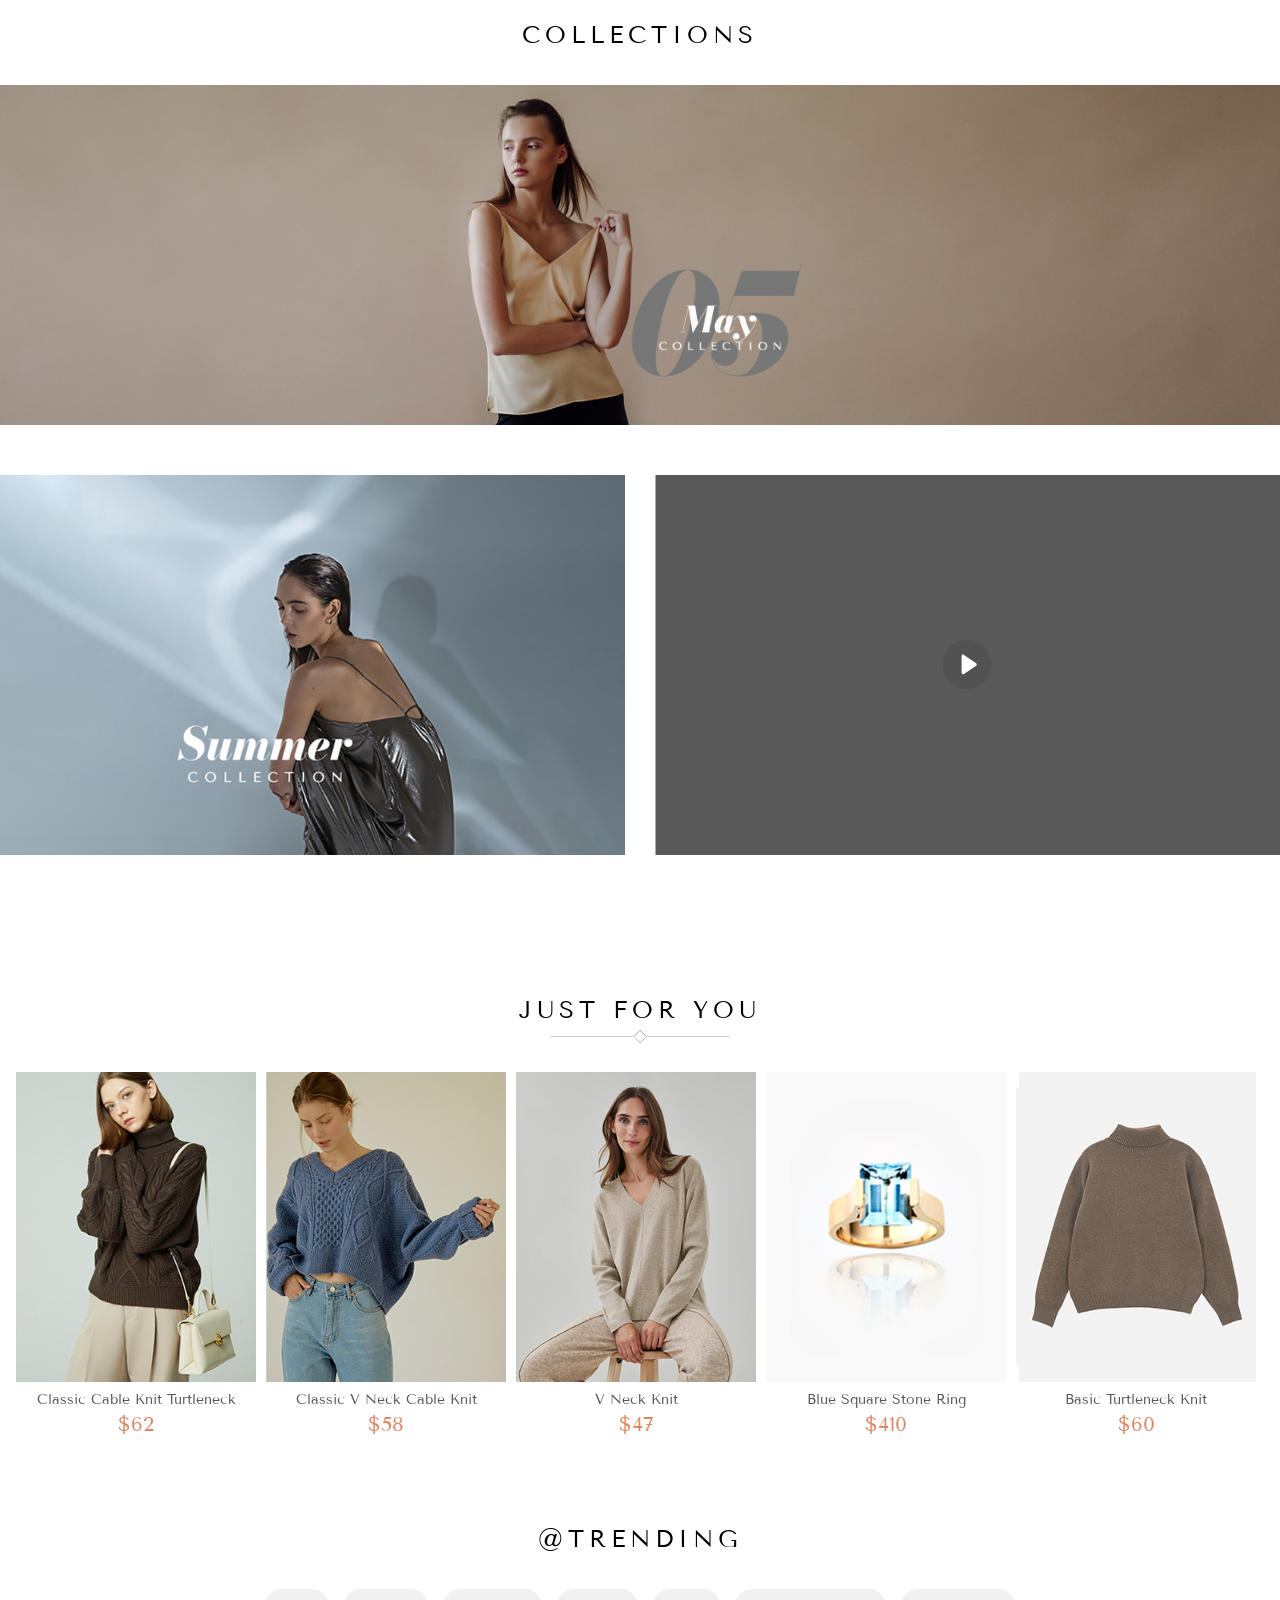
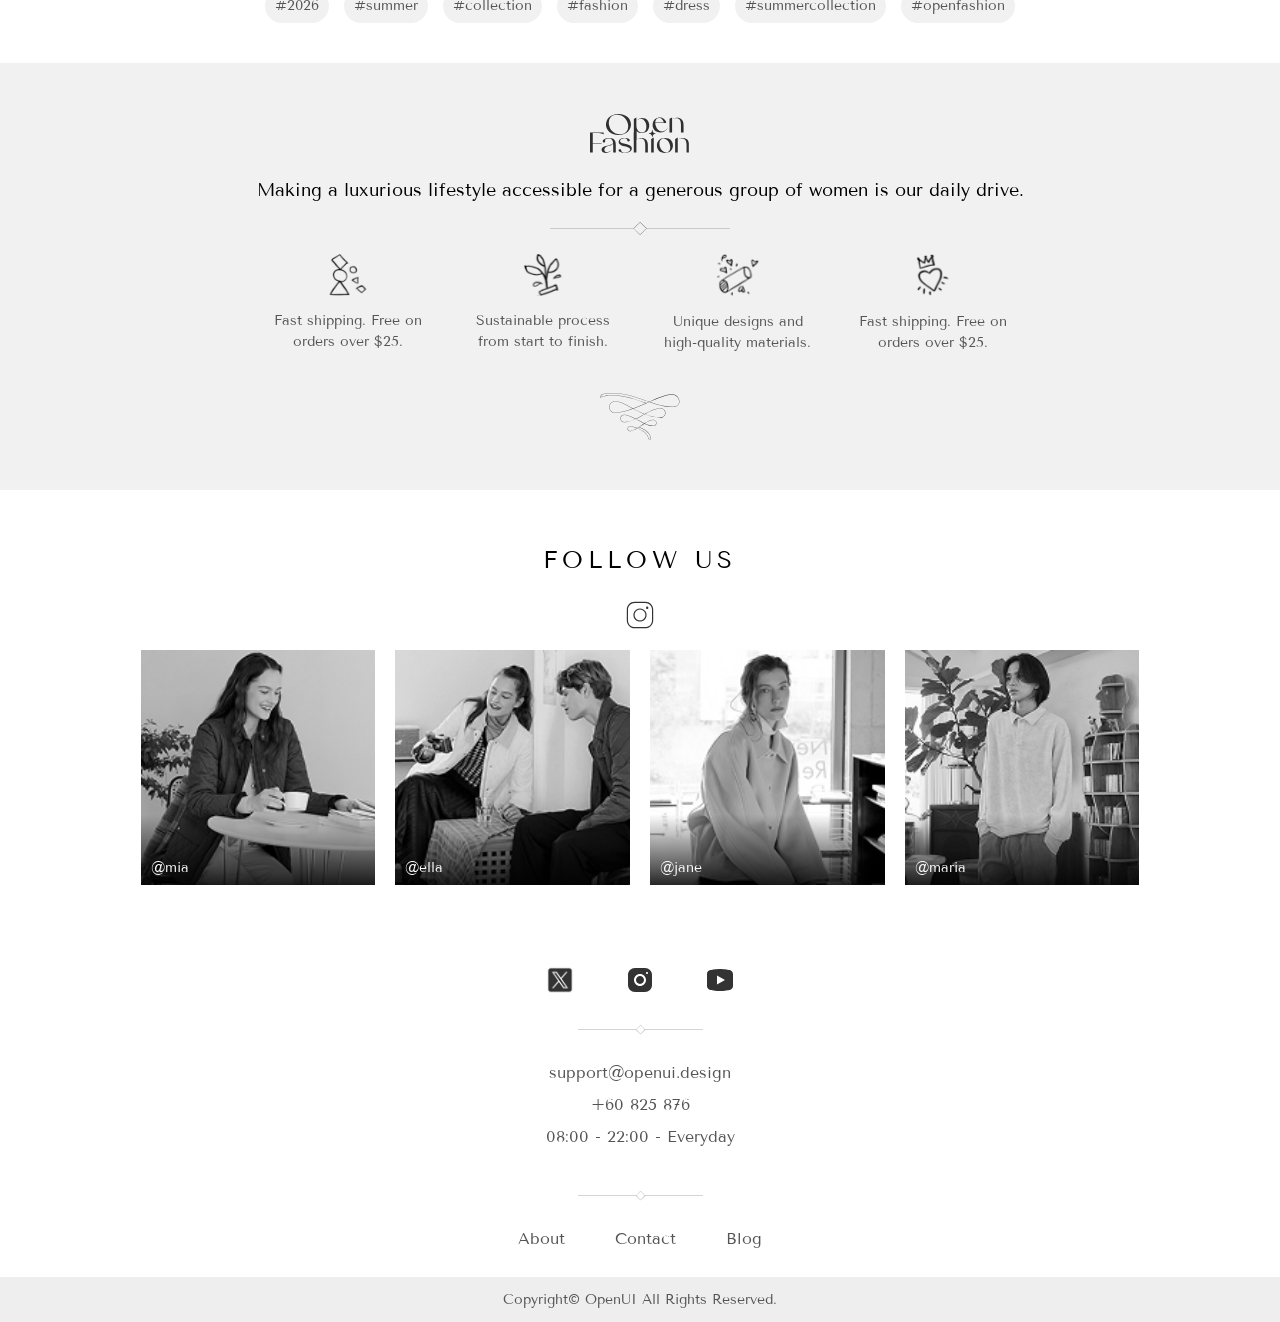
==== commit 66650311: "0617" ====
--- a/index.html
+++ b/index.html
@@ -225,7 +225,7 @@
     <script type="module" src="./js/data/renderData.js"></script>
     <script type="module" src="./js/main.js"></script>
     <script src="./js/common.js"></script>
-    <script src="./js/cart.js"></script>
+    <script src="./js/login.js"></script>
     <script>
       const mainVisualSwiper = new Swiper(".mainVisual .swiper", {
         direction: "horizontal",
--- a/css/common.css
+++ b/css/common.css
@@ -45,9 +45,61 @@
   line-height: var(--lhSubTit2);
 }
 
+#main {
+  min-height: 100vh;
+  box-sizing: border-box;
+}
+/* button */
 .blackBtn {
-}
-.whiteBtn {
+  position: static;
+  display: flex;
+  align-items: center;
+  gap: 10px;
+  width: 100%;
+  padding: 18px 16px;
+  margin-top: 40px;
+  background: var(--black);
+  color: #fff;
+  text-align: left;
+  text-transform: uppercase;
+  transition: 300ms;
+  border-top: 1px solid transparent;
+  border-bottom: 1px solid transparent;
+}
+.blackBtn:before {
+  content: "";
+  display: block;
+  width: 20px;
+  height: 20px;
+  background: url("../images/icons/plus_w.svg") no-repeat center / cover;
+}
+.blackBtn:after {
+  content: "";
+  display: block;
+  width: 24px;
+  height: 24px;
+  margin-left: auto;
+  background: url("../images/icons/shoppingbag_white.svg") no-repeat center /
+    cover;
+}
+.blackBtn:hover {
+  background: #fff;
+  color: var(--black);
+  border-top: 1px solid var(--black);
+  border-bottom: 1px solid var(--black);
+}
+.blackBtn:hover:before {
+  background-image: url("../images/icons/plus.svg");
+}
+.blackBtn:hover:after {
+  background-image: url("../images/icons/shoppingbag_black.svg");
+}
+.blackBtn.centerBtn {
+  justify-content: center;
+}
+.blackBtn.centerBtn:before,
+.blackBtn.centerBtn:after {
+  display: none;
 }
 .listBtn {
   display: flex;
@@ -110,6 +162,17 @@
   align-items: center;
   gap: 20px;
 }
+.headerOption .loginWrap {
+  width: 25px;
+  height: 25px;
+  margin-top: 2px;
+}
+.headerOption .logoutBtn {
+  display: none;
+}
+.headerOption .loginBtn > img {
+  width: 100%;
+}
 .headerWrap .menuBtn span {
   display: block;
   width: 25px;
@@ -142,6 +205,7 @@
 }
 .sectionMainTit {
   padding-top: 40px;
+  text-align: center;
 }
 .titIcon {
   display: block;
@@ -169,14 +233,6 @@
   width: 100%;
   height: 100%;
   object-fit: cover;
-}
-.productCont .addCartBtn {
-  position: absolute;
-  top: 0;
-  right: 0;
-  z-index: 10;
-  padding: 10px;
-  /* background: red; */
 }
 .productCont .productInfoWrap {
   margin-top: 10px;
@@ -433,6 +489,122 @@
   display: block;
 }
 
+/* 장바구니, 주문페이지 공통 */
+.cartContainer .productsWrap,
+.addressSectionWrap .productsWrap {
+  display: block;
+  max-width: none;
+}
+.cartContainer .productCont,
+.addressSectionWrap .productCont {
+  position: relative;
+  display: flex;
+  align-items: center;
+  width: 100%;
+  max-width: none;
+  margin-bottom: 30px;
+}
+.cartContainer .productCont .imgWrap,
+.addressSectionWrap .productCont .imgWrap {
+  width: 160px;
+  height: 210px;
+  margin-right: 20px;
+  overflow: hidden;
+}
+.cartContainer .productCont .imgWrap > img,
+.addressSectionWrap .productCont .imgWrap > img {
+  width: 100%;
+  height: auto;
+}
+.cartContainer .productCont .productInfoWrap,
+.addressSectionWrap .productCont .productInfoWrap {
+  margin-top: 0;
+  text-align: left;
+}
+.cartContainer .brand,
+.addressSectionWrap .brand {
+  margin-bottom: 10px;
+}
+.cartContainer .name,
+.addressSectionWrap .name {
+  line-height: 1.4;
+}
+.cartContainer .optionWrap,
+.addressSectionWrap .optionWrap {
+  display: flex;
+  align-items: center;
+  gap: 10px;
+  margin-top: 18px;
+}
+.cartContainer .optionWrap > p,
+.addressSectionWrap .optionWrap > p {
+  text-transform: capitalize;
+}
+.cartContainer .optionWrap > .size,
+.addressSectionWrap .optionWrap > .size {
+  display: flex;
+  align-items: center;
+  gap: 10px;
+}
+.cartContainer .optionWrap > .size:after,
+.addressSectionWrap .optionWrap > .size:after {
+  content: "";
+  display: block;
+  width: 1px;
+  height: 12px;
+  background: var(--gray4);
+  opacity: 0.6;
+  margin-top: -1px;
+}
+.cartContainer .optionWrap > .size:last-of-type:after,
+.addressSectionWrap .optionWrap > .size:last-of-type:after {
+  display: none;
+}
+.cartContainer .price,
+.addressSectionWrap .price {
+  font-size: var(--fsL);
+}
+.cartContainer .price > span,
+.addressSectionWrap .price > span {
+  color: var(--orange2);
+}
+.cartContainer .orderWrap,
+.payBtnWrap {
+  position: sticky;
+  left: 0;
+  bottom: 0;
+  width: 100%;
+  padding: 20px 0;
+  background: #fff;
+  border-top: 1px solid #ddd;
+}
+.cartContainer .totalWrap,
+.payBtnWrap .totalWrap {
+  width: 100%;
+  display: flex;
+  align-self: center;
+  justify-content: space-between;
+  margin-bottom: 20px;
+  text-transform: uppercase;
+  letter-spacing: 3px;
+  font-size: var(--fsM);
+}
+.cartContainer .totalWrap > p:first-of-type,
+.payBtnWrap .totalWrap > p:first-of-type {
+  font-size: var(--fsS);
+}
+.cartContainer .totalWrap .price,
+.cartContainer .totalWrap .price > span,
+.payBtnWrap .totalWrap .price,
+.payBtnWrap .totalWrap .price > span {
+  color: var(--orange2);
+  font-size: var(--fs,);
+}
+.cartContainer .blackBtn,
+.payBtnWrap .blackBtn {
+  margin-top: 0;
+}
+
 /* footer */
 .footerCont {
   padding: 30px 0;
@@ -538,4 +710,41 @@
   .recommendProducts .productsWrap .productCont {
     width: calc((100% - 45px) / 4);
   }
-}
+
+  /* 장바구니, 주문페이지 공통 */
+  .cartContainer,
+  .addressSectionWrap {
+    display: flex;
+    width: 100%;
+    max-width: 1200px;
+    margin: 0 auto;
+  }
+  .cartContainer .cartCont,
+  .addressSectionWrap .sectionWrap {
+    width: calc(70% - 100px);
+    margin-right: 100px;
+  }
+  .cartContainer .orderWrap,
+  .addressSectionWrap .payBtnWrap {
+    top: 150px;
+    left: auto;
+    right: 16px;
+    width: 30%;
+    height: 100%;
+    padding: 50px 30px;
+    border: 1px solid var(--gray4);
+  }
+  .cartContainer .productCont .imgWrap,
+  .addressSectionWrap .productCont .imgWrap {
+    width: 220px;
+    height: 270px;
+    margin-right: 0;
+  }
+  .cartContainer .productInfoWrap,
+  .addressSectionWrap .productInfoWrap {
+    width: 75%;
+    display: flex;
+    align-items: center;
+    padding: 0 30px;
+  }
+}
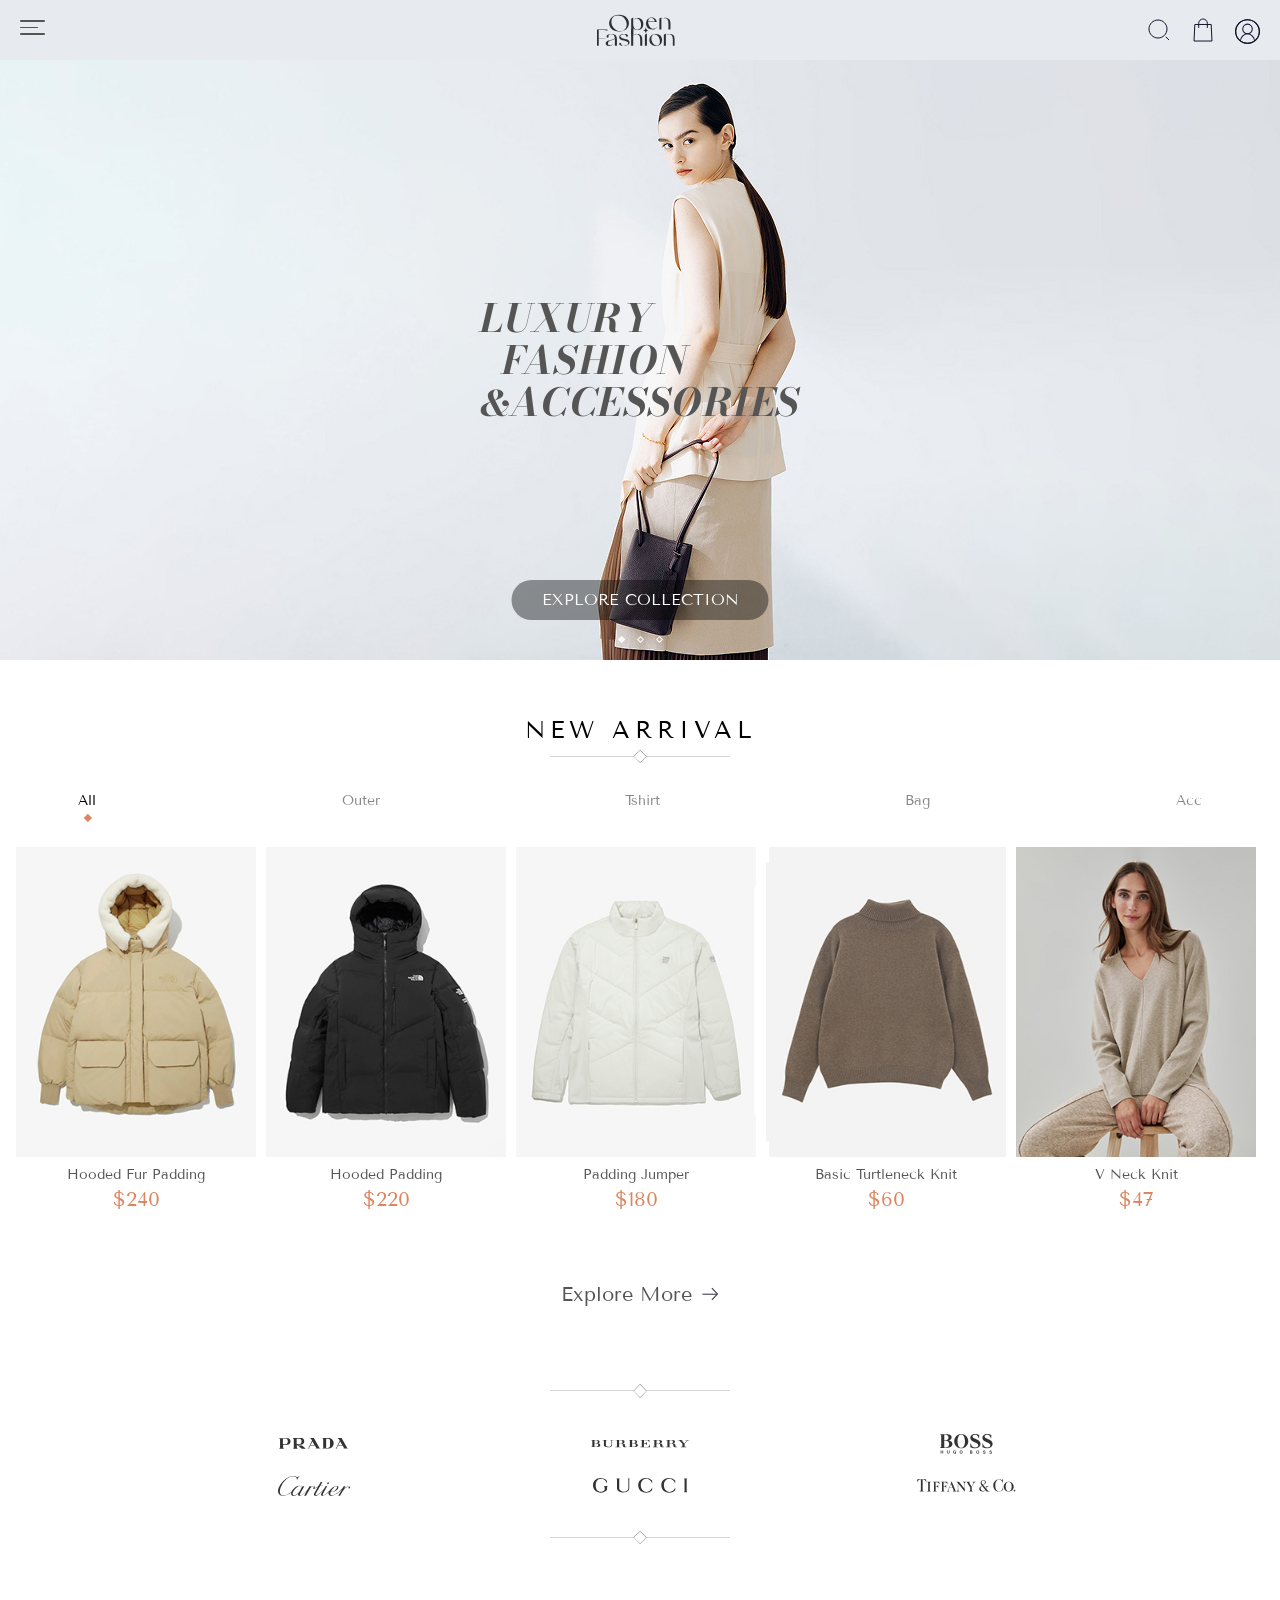
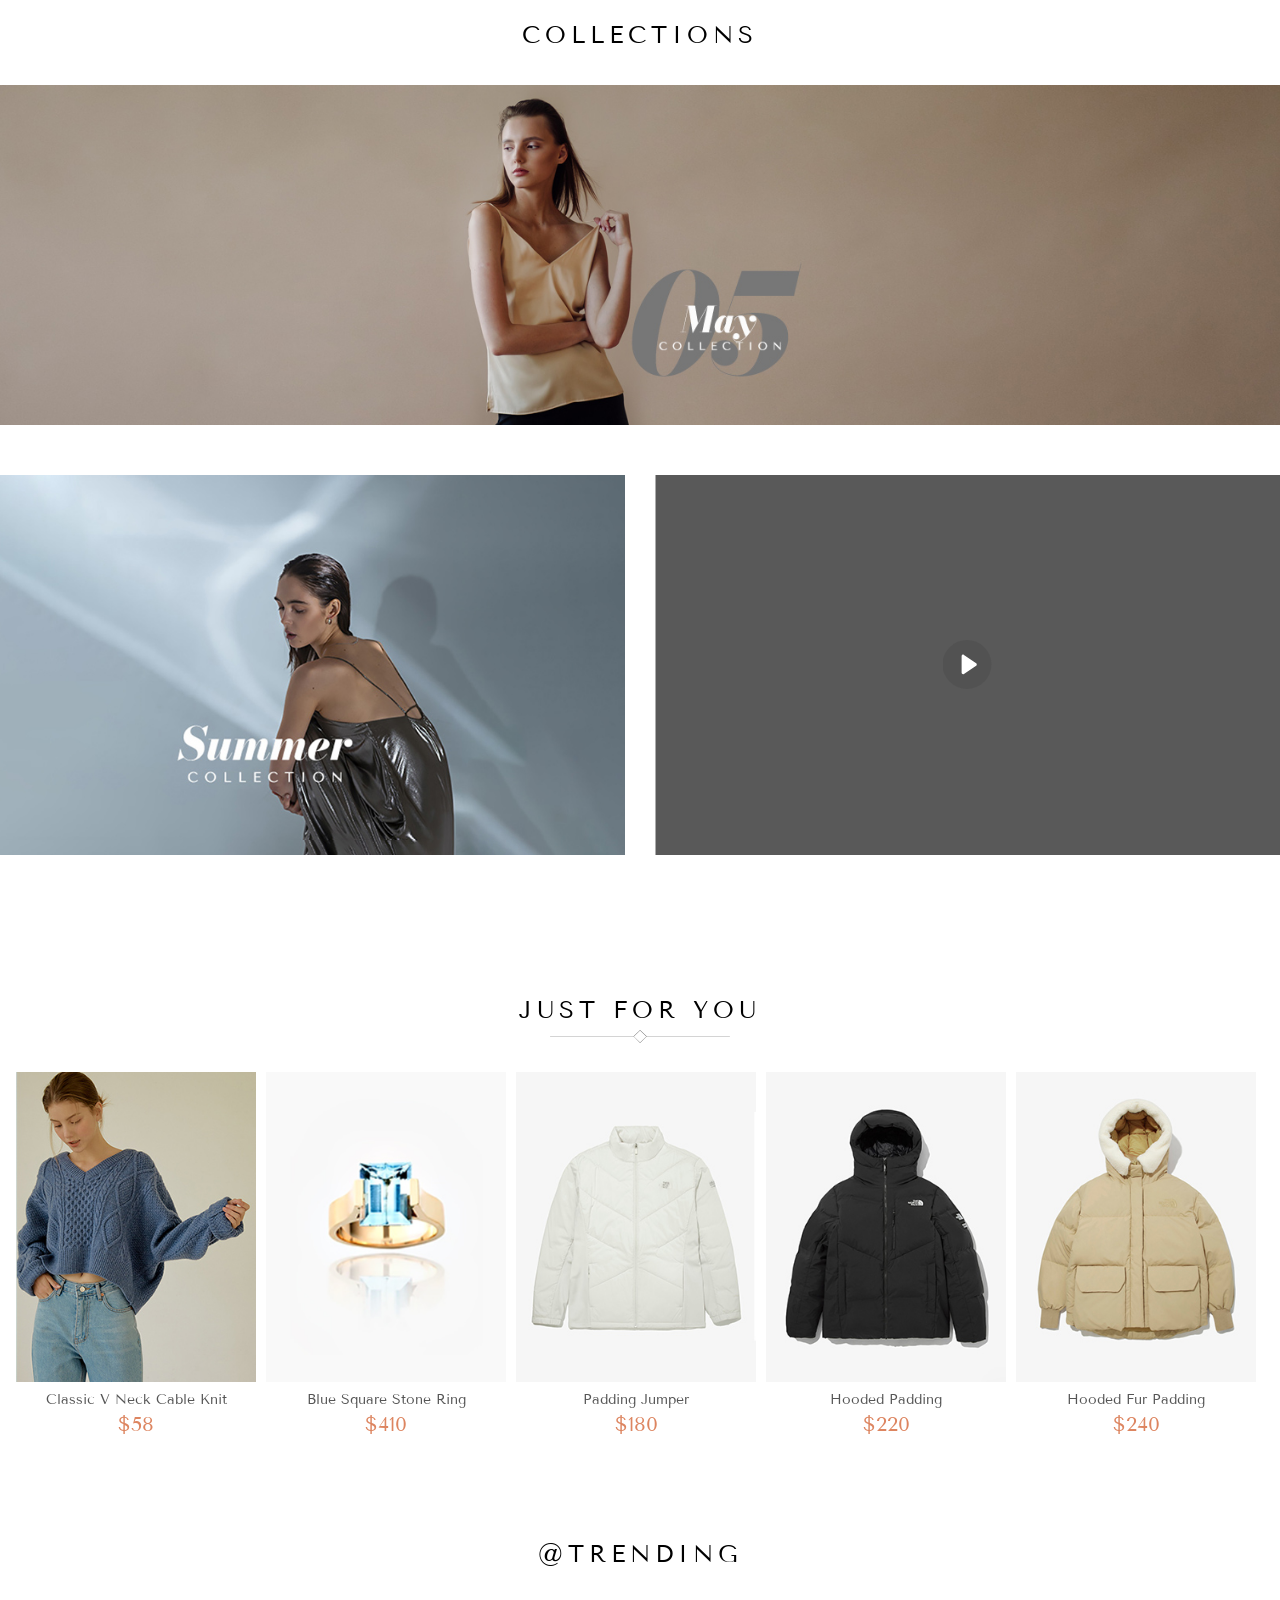
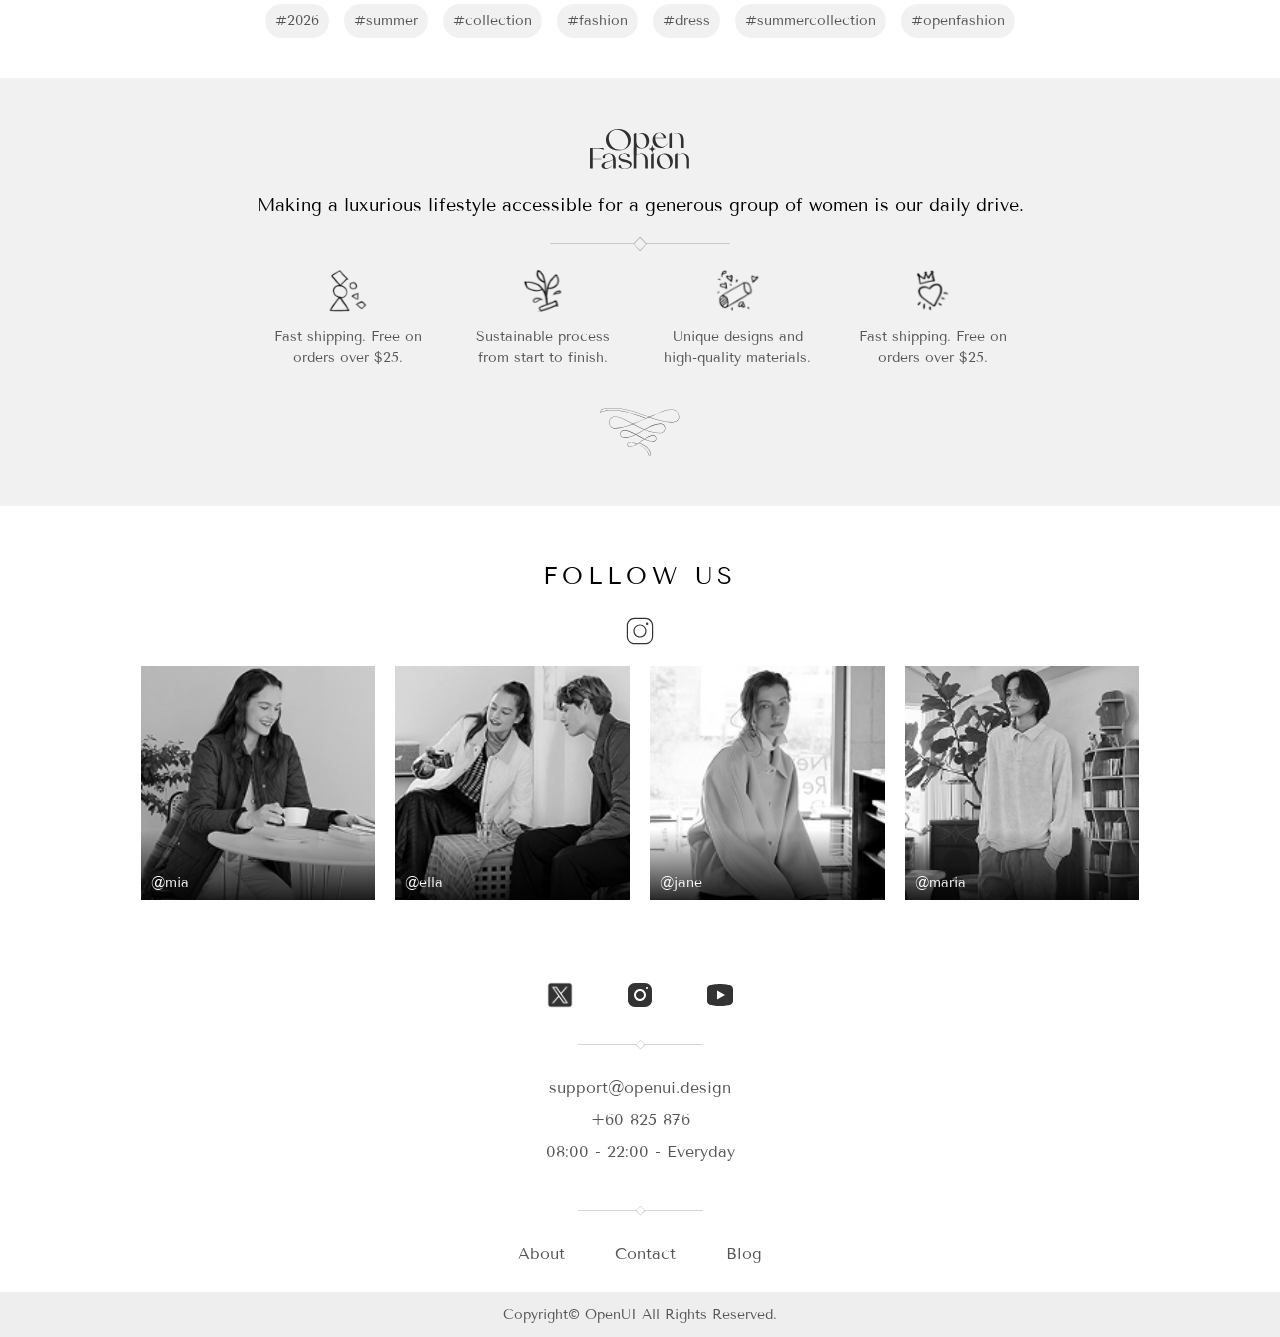
==== commit 255c5a5c: "0618 수정1" ====
--- a/index.html
+++ b/index.html
@@ -27,7 +27,11 @@
                     <p>Fashion</p>
                     <p><span>&</span>Accessories</p>
                   </div>
-                  <button class="collectionBtn">Explore Collection</button>
+                  <a
+                    href="./productList.html?category=all"
+                    class="collectionBtn"
+                    >Explore Collection</a
+                  >
                 </div>
               </div>
               <!-- swiper-wrapper END -->
@@ -39,7 +43,11 @@
                     <p>Fashion</p>
                     <p><span>&</span>Accessories</p>
                   </div>
-                  <button class="collectionBtn">Explore Collection</button>
+                  <a
+                    href="./productList.html?category=all"
+                    class="collectionBtn"
+                    >Explore Collection</a
+                  >
                 </div>
               </div>
               <!-- swiper-wrapper END -->
@@ -51,7 +59,11 @@
                     <p>Fashion</p>
                     <p><span>&</span>Accessories</p>
                   </div>
-                  <button class="collectionBtn">Explore Collection</button>
+                  <a
+                    href="./productList.html?category=all"
+                    class="collectionBtn"
+                    >Explore Collection</a
+                  >
                 </div>
               </div>
               <!-- swiper-wrapper END -->
--- a/css/common.css
+++ b/css/common.css
@@ -491,12 +491,12 @@
 
 /* 장바구니, 주문페이지 공통 */
 .cartContainer .productsWrap,
-.addressSectionWrap .productsWrap {
+.orderProducts {
   display: block;
   max-width: none;
 }
 .cartContainer .productCont,
-.addressSectionWrap .productCont {
+.orderProducts .productCont {
   position: relative;
   display: flex;
   align-items: center;
@@ -505,49 +505,49 @@
   margin-bottom: 30px;
 }
 .cartContainer .productCont .imgWrap,
-.addressSectionWrap .productCont .imgWrap {
+.orderProducts .productCont .imgWrap {
   width: 160px;
   height: 210px;
   margin-right: 20px;
   overflow: hidden;
 }
 .cartContainer .productCont .imgWrap > img,
-.addressSectionWrap .productCont .imgWrap > img {
+.orderProducts .productCont .imgWrap > img {
   width: 100%;
   height: auto;
 }
 .cartContainer .productCont .productInfoWrap,
-.addressSectionWrap .productCont .productInfoWrap {
+.orderProducts .productCont .productInfoWrap {
   margin-top: 0;
   text-align: left;
 }
 .cartContainer .brand,
-.addressSectionWrap .brand {
+.orderProducts .brand {
   margin-bottom: 10px;
 }
 .cartContainer .name,
-.addressSectionWrap .name {
+.orderProducts .name {
   line-height: 1.4;
 }
 .cartContainer .optionWrap,
-.addressSectionWrap .optionWrap {
+.orderProducts .optionWrap {
   display: flex;
   align-items: center;
   gap: 10px;
   margin-top: 18px;
 }
 .cartContainer .optionWrap > p,
-.addressSectionWrap .optionWrap > p {
+.orderProducts .optionWrap > p {
   text-transform: capitalize;
 }
 .cartContainer .optionWrap > .size,
-.addressSectionWrap .optionWrap > .size {
+.orderProducts .optionWrap > .size {
   display: flex;
   align-items: center;
   gap: 10px;
 }
 .cartContainer .optionWrap > .size:after,
-.addressSectionWrap .optionWrap > .size:after {
+.orderProducts .optionWrap > .size:after {
   content: "";
   display: block;
   width: 1px;
@@ -557,15 +557,15 @@
   margin-top: -1px;
 }
 .cartContainer .optionWrap > .size:last-of-type:after,
-.addressSectionWrap .optionWrap > .size:last-of-type:after {
+.orderProducts .optionWrap > .size:last-of-type:after {
   display: none;
 }
 .cartContainer .price,
-.addressSectionWrap .price {
-  font-size: var(--fsL);
+.orderProducts .price {
+  font-size: var(--fsM);
 }
 .cartContainer .price > span,
-.addressSectionWrap .price > span {
+.orderProducts .price > span {
   color: var(--orange2);
 }
 .cartContainer .orderWrap,
@@ -735,13 +735,13 @@
     border: 1px solid var(--gray4);
   }
   .cartContainer .productCont .imgWrap,
-  .addressSectionWrap .productCont .imgWrap {
+  .orderProducts .productCont .imgWrap {
     width: 220px;
     height: 270px;
     margin-right: 0;
   }
   .cartContainer .productInfoWrap,
-  .addressSectionWrap .productInfoWrap {
+  .orderProducts .productInfoWrap {
     width: 75%;
     display: flex;
     align-items: center;
--- a/css/main.css
+++ b/css/main.css
@@ -57,6 +57,7 @@
   bottom: 40px;
   transform: translateX(-50%);
   height: 40px;
+  line-height: 40px;
   white-space: nowrap;
   padding: 0 30px;
   background: rgba(0, 0, 0, 0.4);
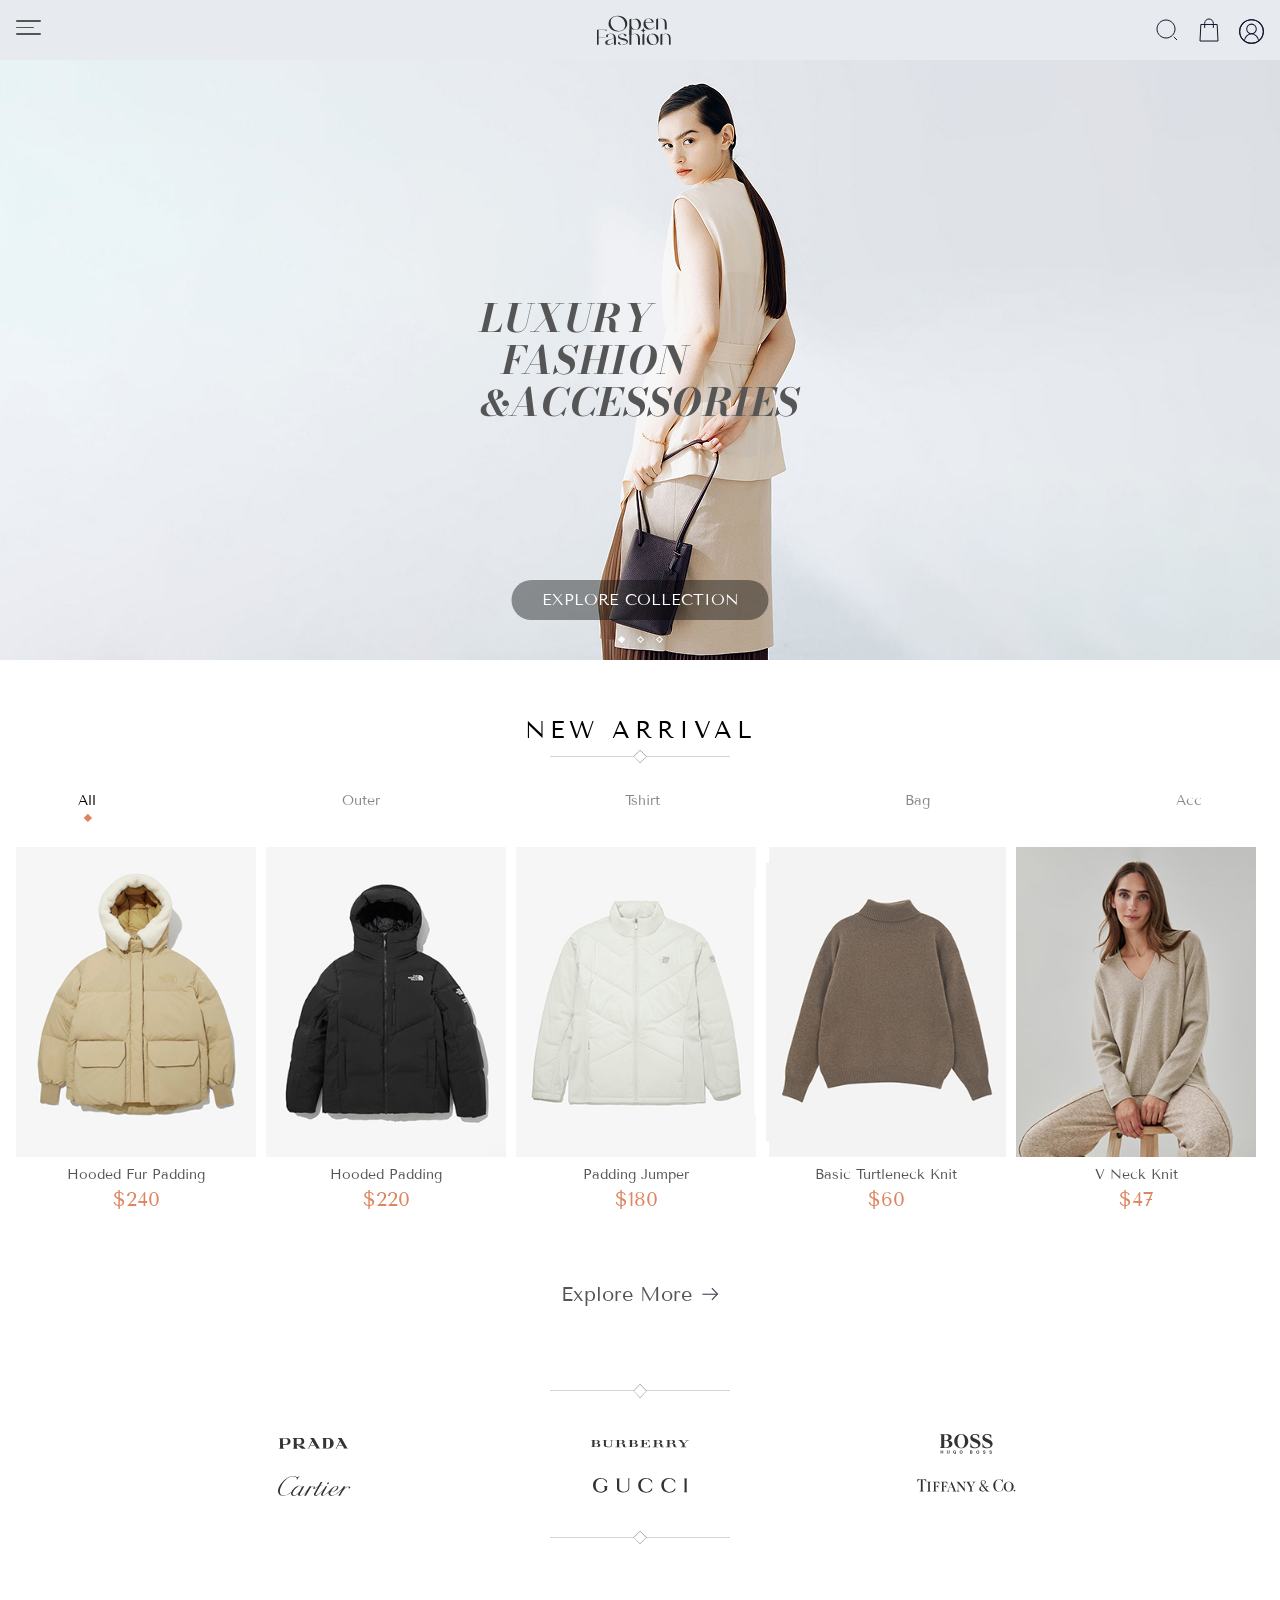
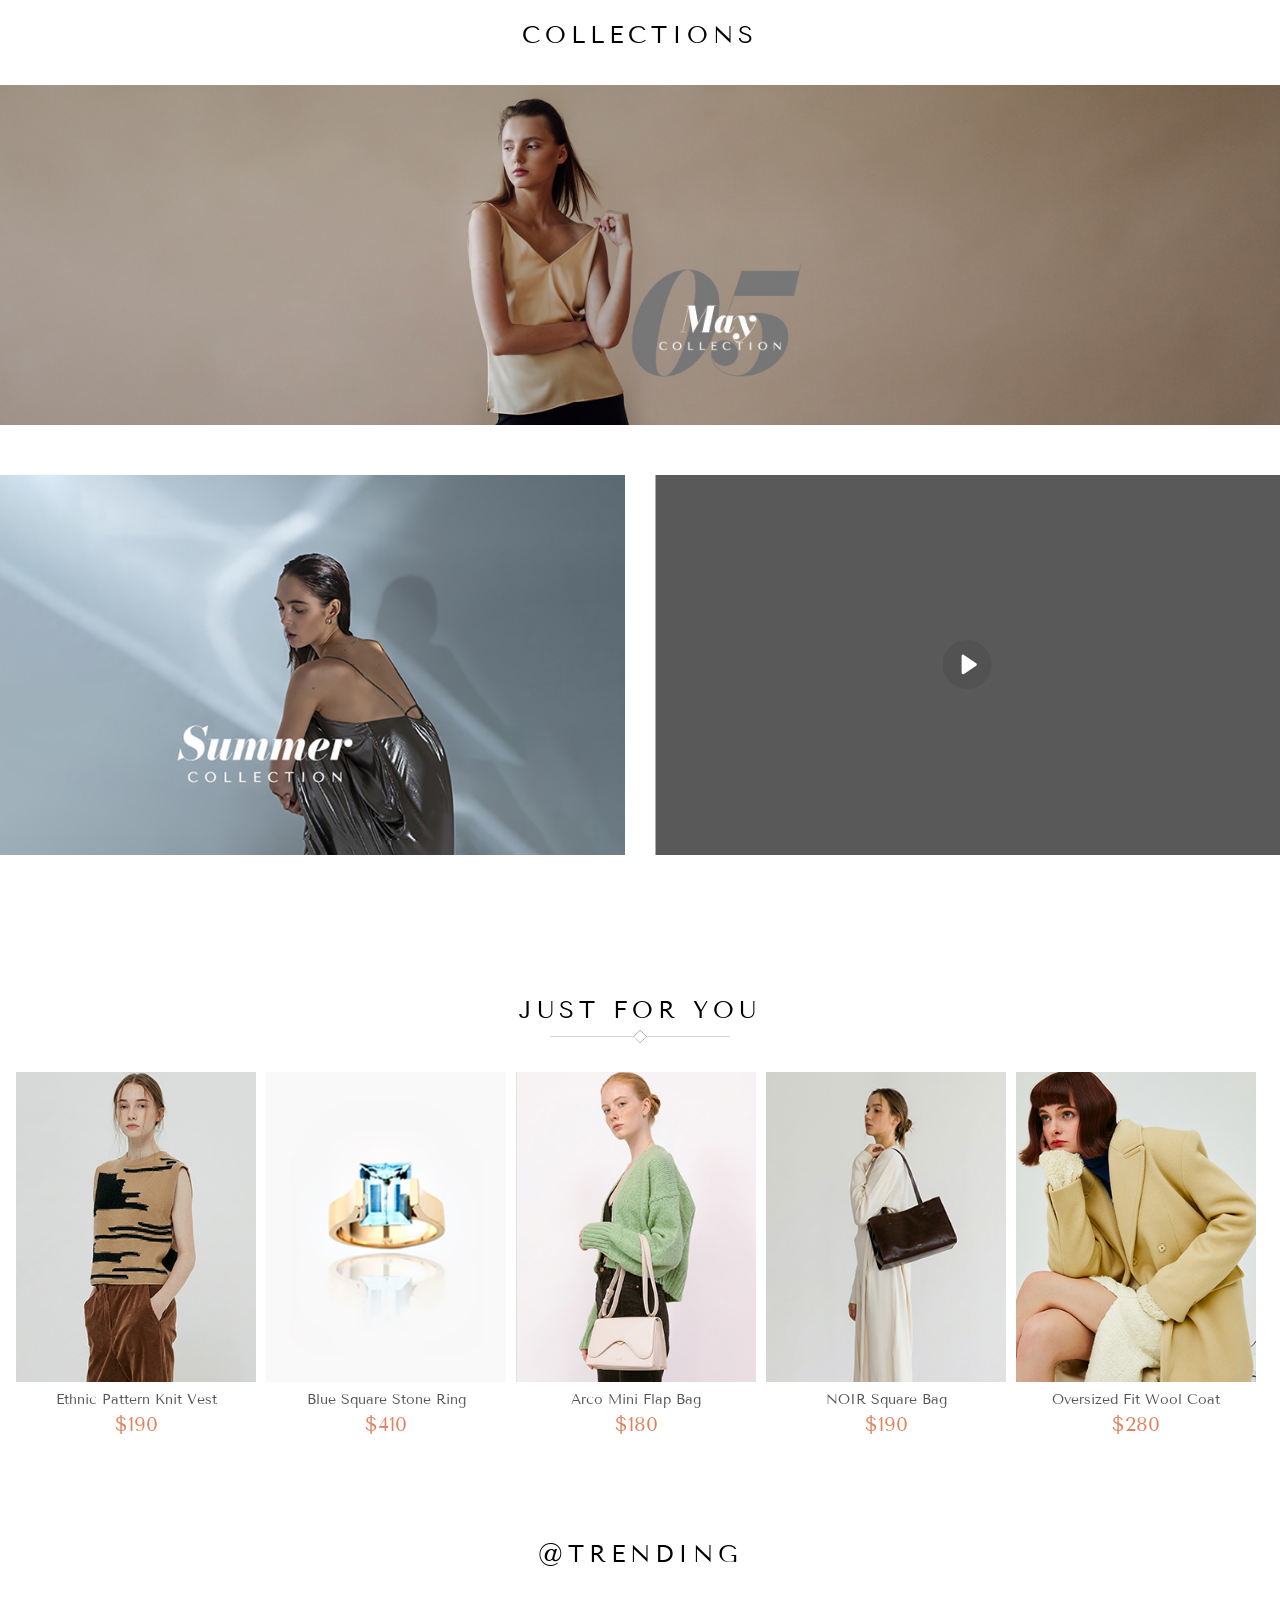
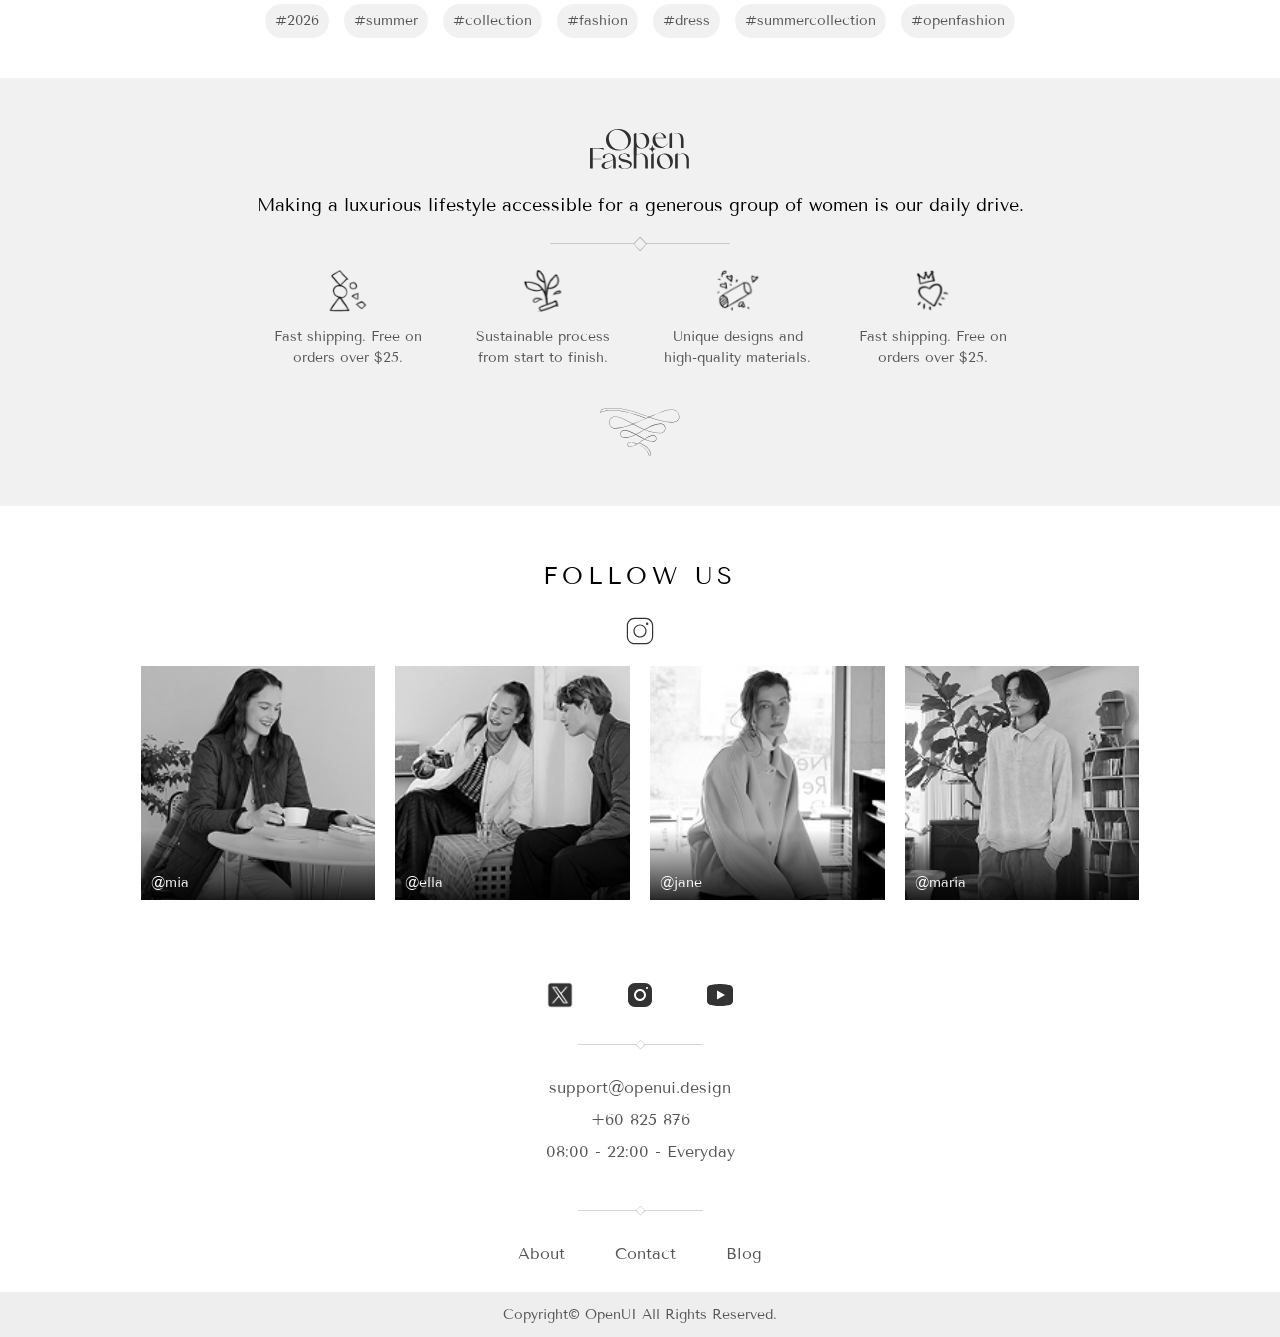
==== commit 5b03ffdc: "0629 오류 수정2" ====
--- a/index.html
+++ b/index.html
@@ -99,7 +99,9 @@
             <div class="swiper">
               <ul class="productWrap inital swiper-wrapper"></ul>
             </div>
-            <a href="#" class="moreBtn"> Explore More </a>
+            <a href="./productList.html?category=all" class="moreBtn">
+              Explore More
+            </a>
           </div>
         </section>
         <!-- section new END -->
--- a/css/common.css
+++ b/css/common.css
@@ -150,17 +150,20 @@
   display: flex;
   align-items: center;
   justify-content: space-between;
-  padding: 0 20px;
+  padding: 0 16px;
 }
 .headerWrap .logo {
   position: absolute;
   left: 50%;
   transform: translateX(-55%);
 }
+.headerWrap .logo img {
+  width: 95%;
+}
 .headerWrap .headerOption {
   display: flex;
   align-items: center;
-  gap: 20px;
+  gap: 18px;
 }
 .headerOption .loginWrap {
   width: 25px;
@@ -233,6 +236,10 @@
   width: 100%;
   height: 100%;
   object-fit: cover;
+  -webkit-touch-callout: none; /* iOS 롱프레스 메뉴 차단 */
+  -webkit-user-select: none; /* 텍스트/이미지 선택 방지 */
+  user-select: none;
+  -webkit-user-drag: none; /* 이미지 드래그 방지 */
 }
 .productCont .productInfoWrap {
   margin-top: 10px;
@@ -250,6 +257,20 @@
   margin-top: 6px;
   font-size: var(--fsL);
   color: var(--orange2);
+}
+.productsWrap .productCont,
+.productCont .imgWrap,
+.productCont .imgWrap > img,
+.productCont .productInfoWrap {
+  /* iOS 사파리에서 링크나 이미지를 길게 누를 때 나오는 컨텍스트 메뉴(팝업) 차단 */
+  -webkit-touch-callout: none;
+
+  /* 안드로이드 크롬 등에서 텍스트나 요소가 길게 눌려 선택되는 것 방지 */
+  -webkit-user-select: none;
+  user-select: none;
+
+  /* 이미지 드래그 방지 */
+  -webkit-user-drag: none;
 }
 /* tab menu */
 .tabMenuWrap {
@@ -285,6 +306,46 @@
   height: 6px;
   background: var(--orange2);
   transform: rotate(45deg) translateX(-50%);
+}
+
+/* contact & about */
+#main .section.contact,
+#main .section.about {
+  max-width: 580px;
+  margin: 0 auto;
+}
+.contact .sectionCont {
+  margin-top: 80px;
+}
+.contact .sectionCont:first-of-type {
+  margin-top: 50px;
+}
+.contact .sectionCont img {
+  width: 50px;
+  height: 50px;
+  margin: 0 auto;
+}
+.contact .sectionCont .textWrap,
+.about .sectionCont .textWrap {
+  padding: 20px 0 25px;
+  line-height: 1.6;
+  text-align: left;
+}
+.contact .sectionCont .blackBtn.centerBtn {
+  width: fit-content;
+  height: 40px;
+  margin: 0 auto;
+  padding: 0 30px;
+}
+#main.about {
+  min-height: auto;
+}
+.about .sectionCont {
+  margin-top: 50px;
+  padding-bottom: 50px;
+}
+.about .sectionCont img {
+  width: 100%;
 }
 /* sns */
 .snsWrap {
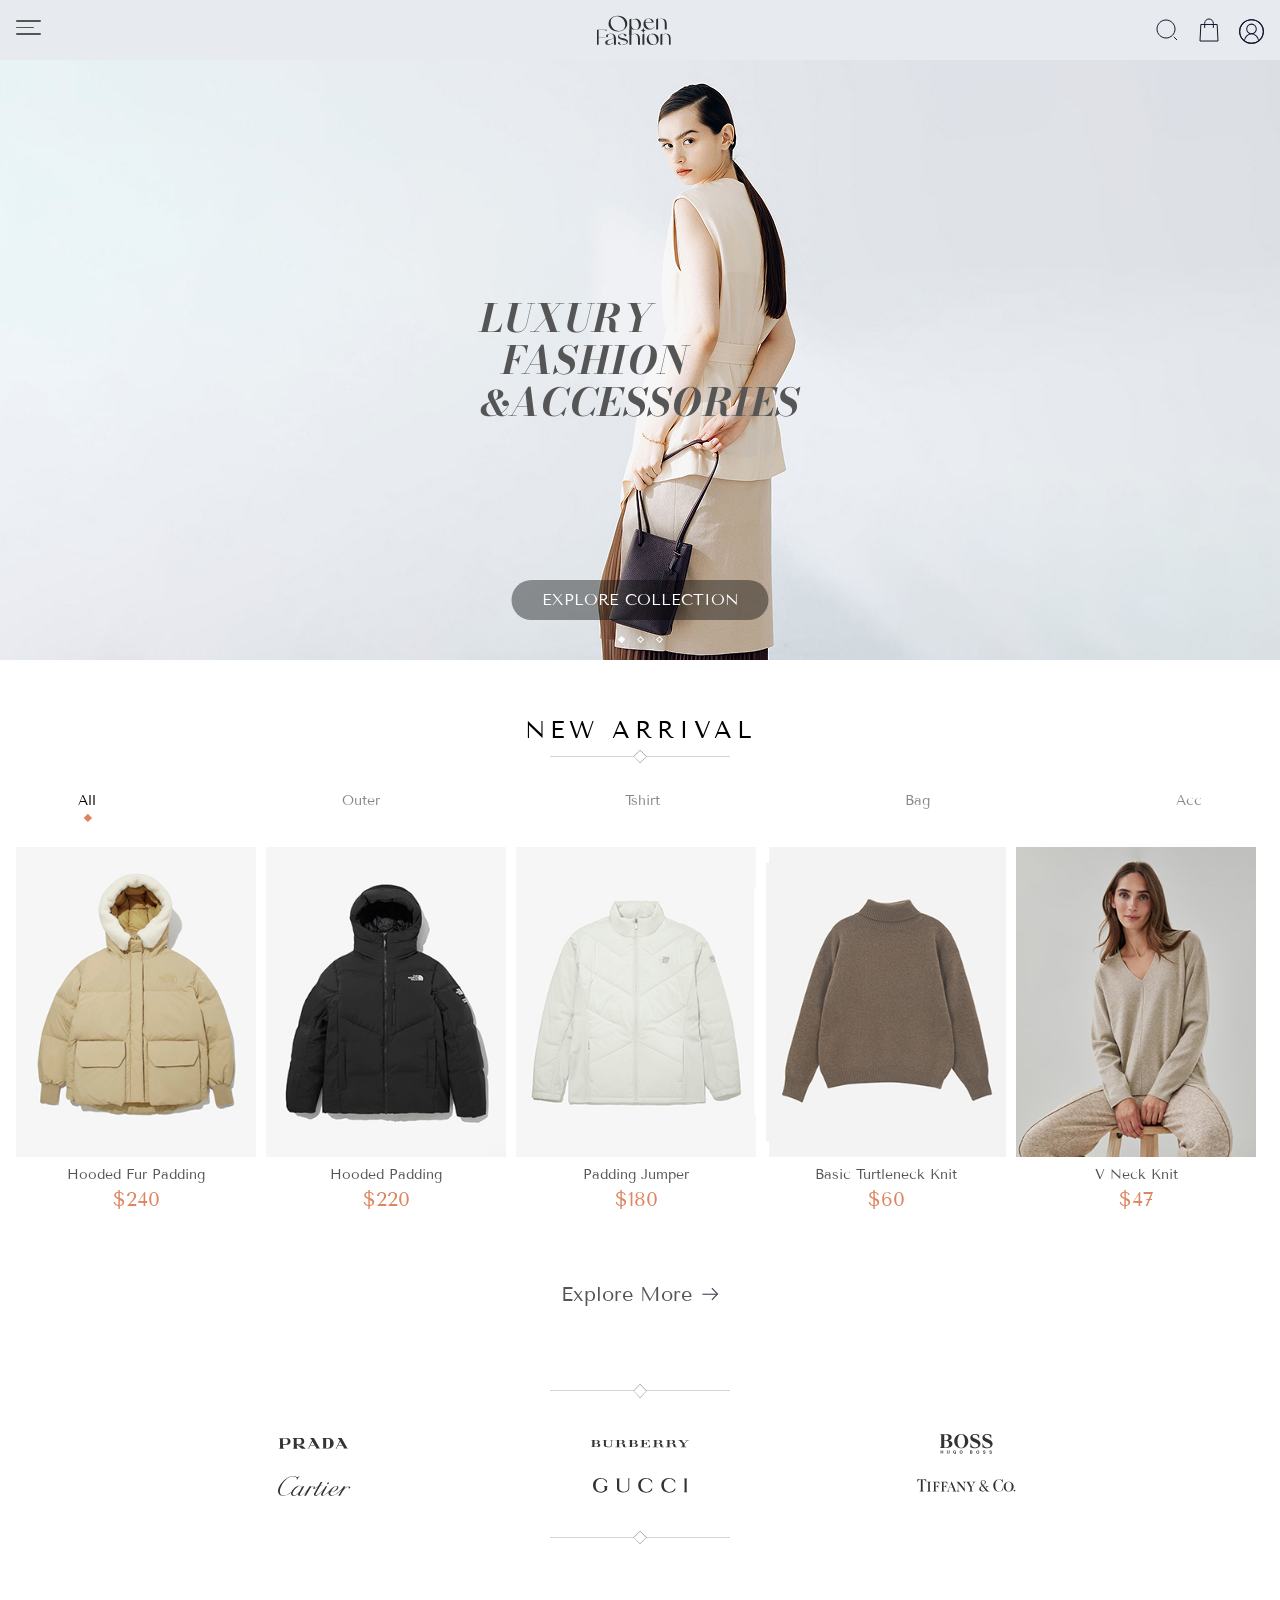
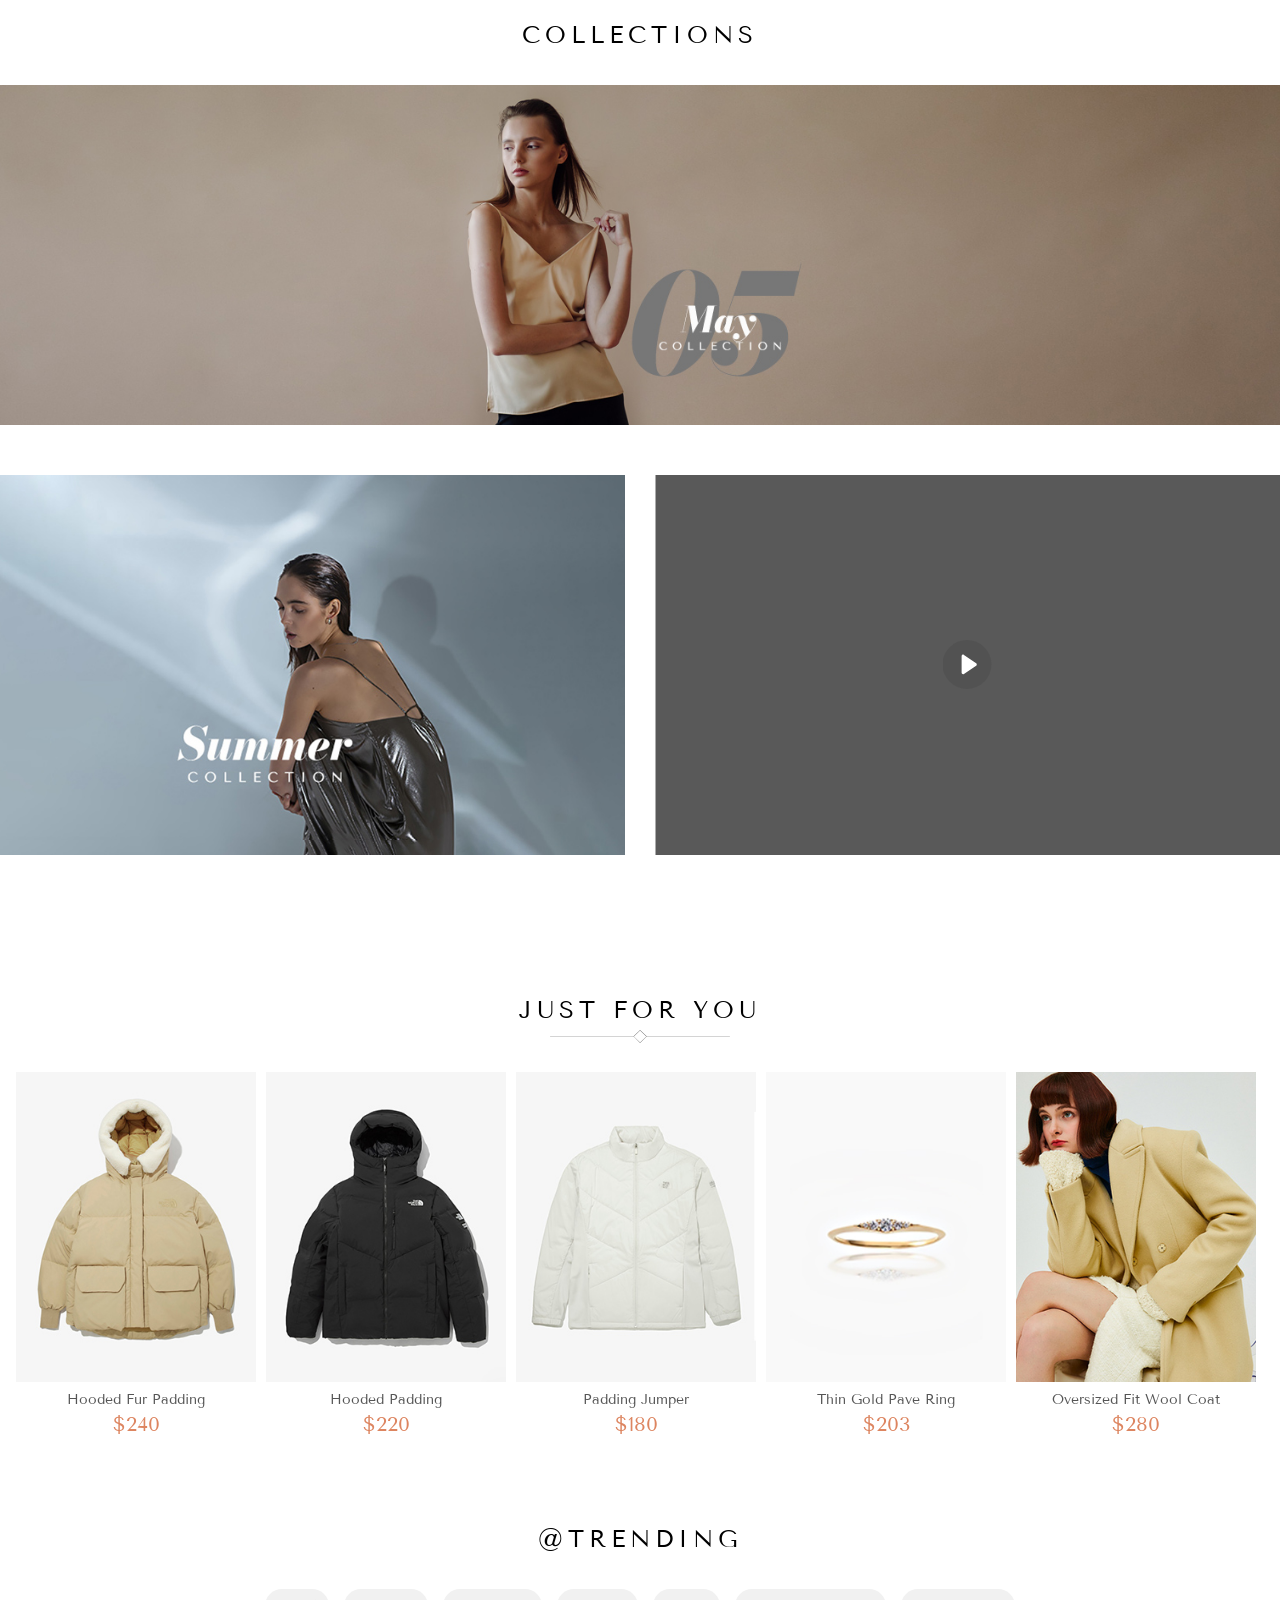
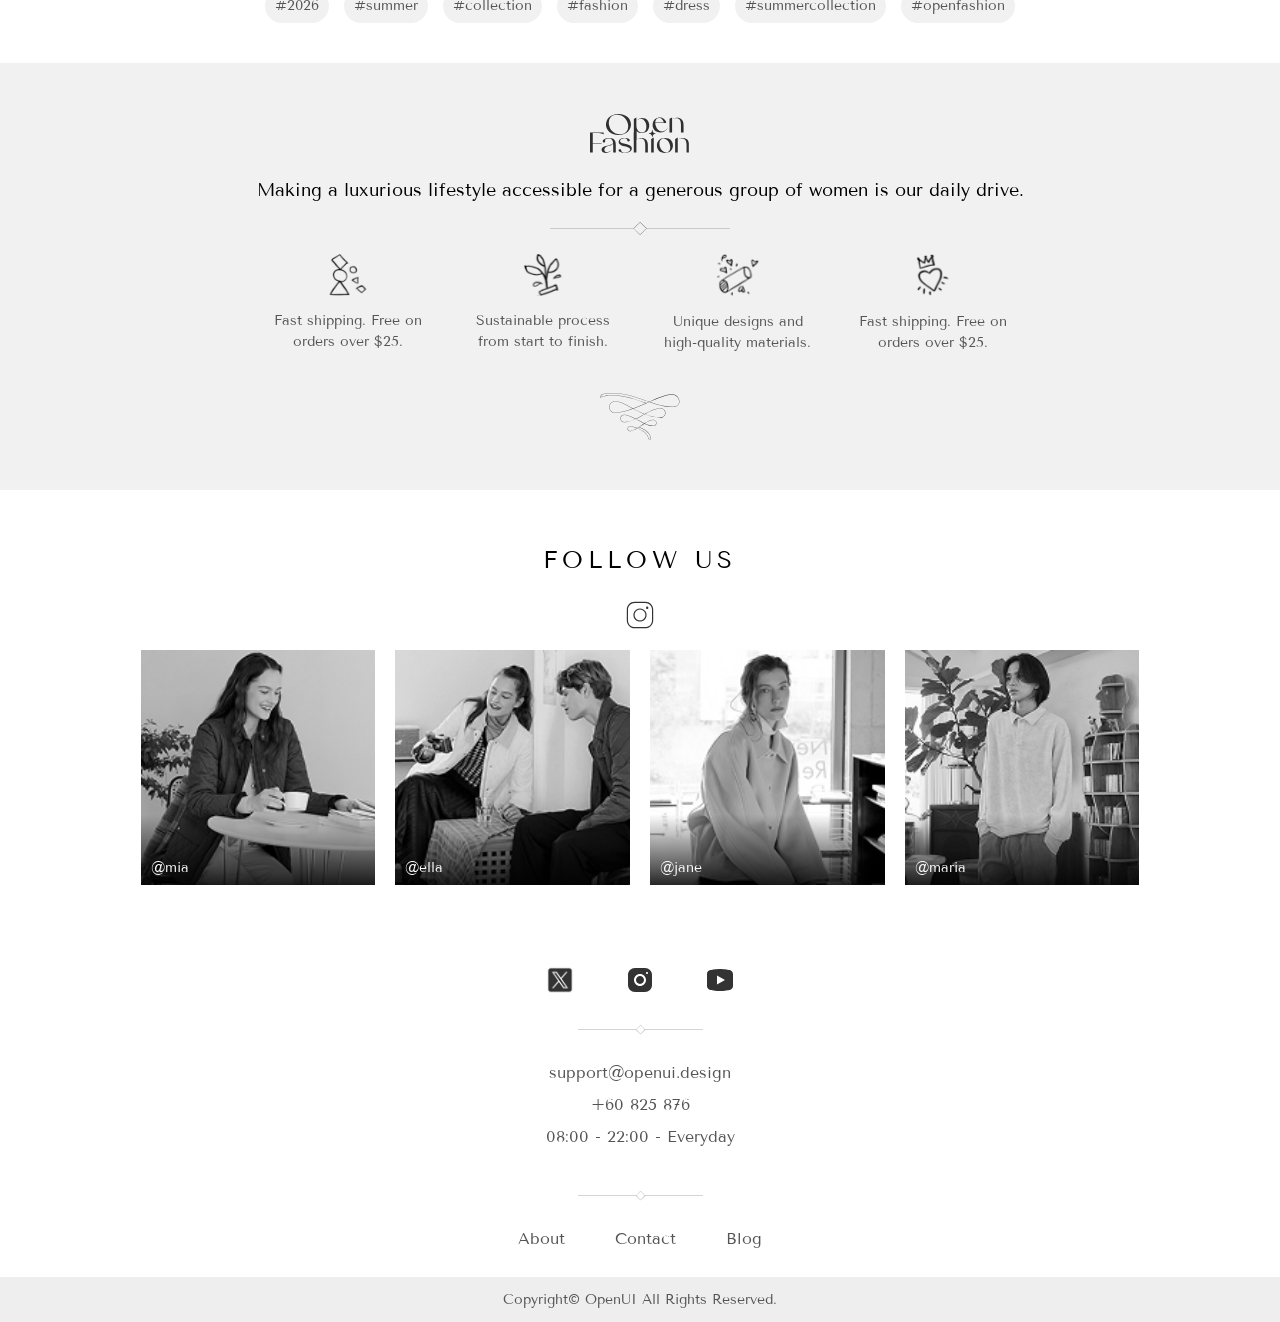
==== commit 62aded23: "0629 파비콘" ====
--- a/index.html
+++ b/index.html
@@ -10,6 +10,24 @@
     <link rel="stylesheet" href="./css/lib/tenorSans.css" />
     <link rel="stylesheet" href="./css/lib/bodonimoda.css" />
     <link rel="stylesheet" href="./css/lib/swiper-bundle.min.css" />
+    <link
+      rel="icon"
+      type="image/png"
+      sizes="32x32"
+      href="./images/favicon/favicon_32.png"
+    />
+    <link
+      rel="icon"
+      type="image/png"
+      sizes="16x16"
+      href="./images/favicon/favicon_16.png"
+    />
+    <link rel="icon" type="image/svg+xml" href="./images/favicon/favicon.svg" />
+    <link
+      rel="apple-touch-icon"
+      sizes="180x180"
+      href="./images/favicon/apple.png"
+    />
     <script src="./js/lib/swiper-bundle.min.js"></script>
   </head>
   <body>
